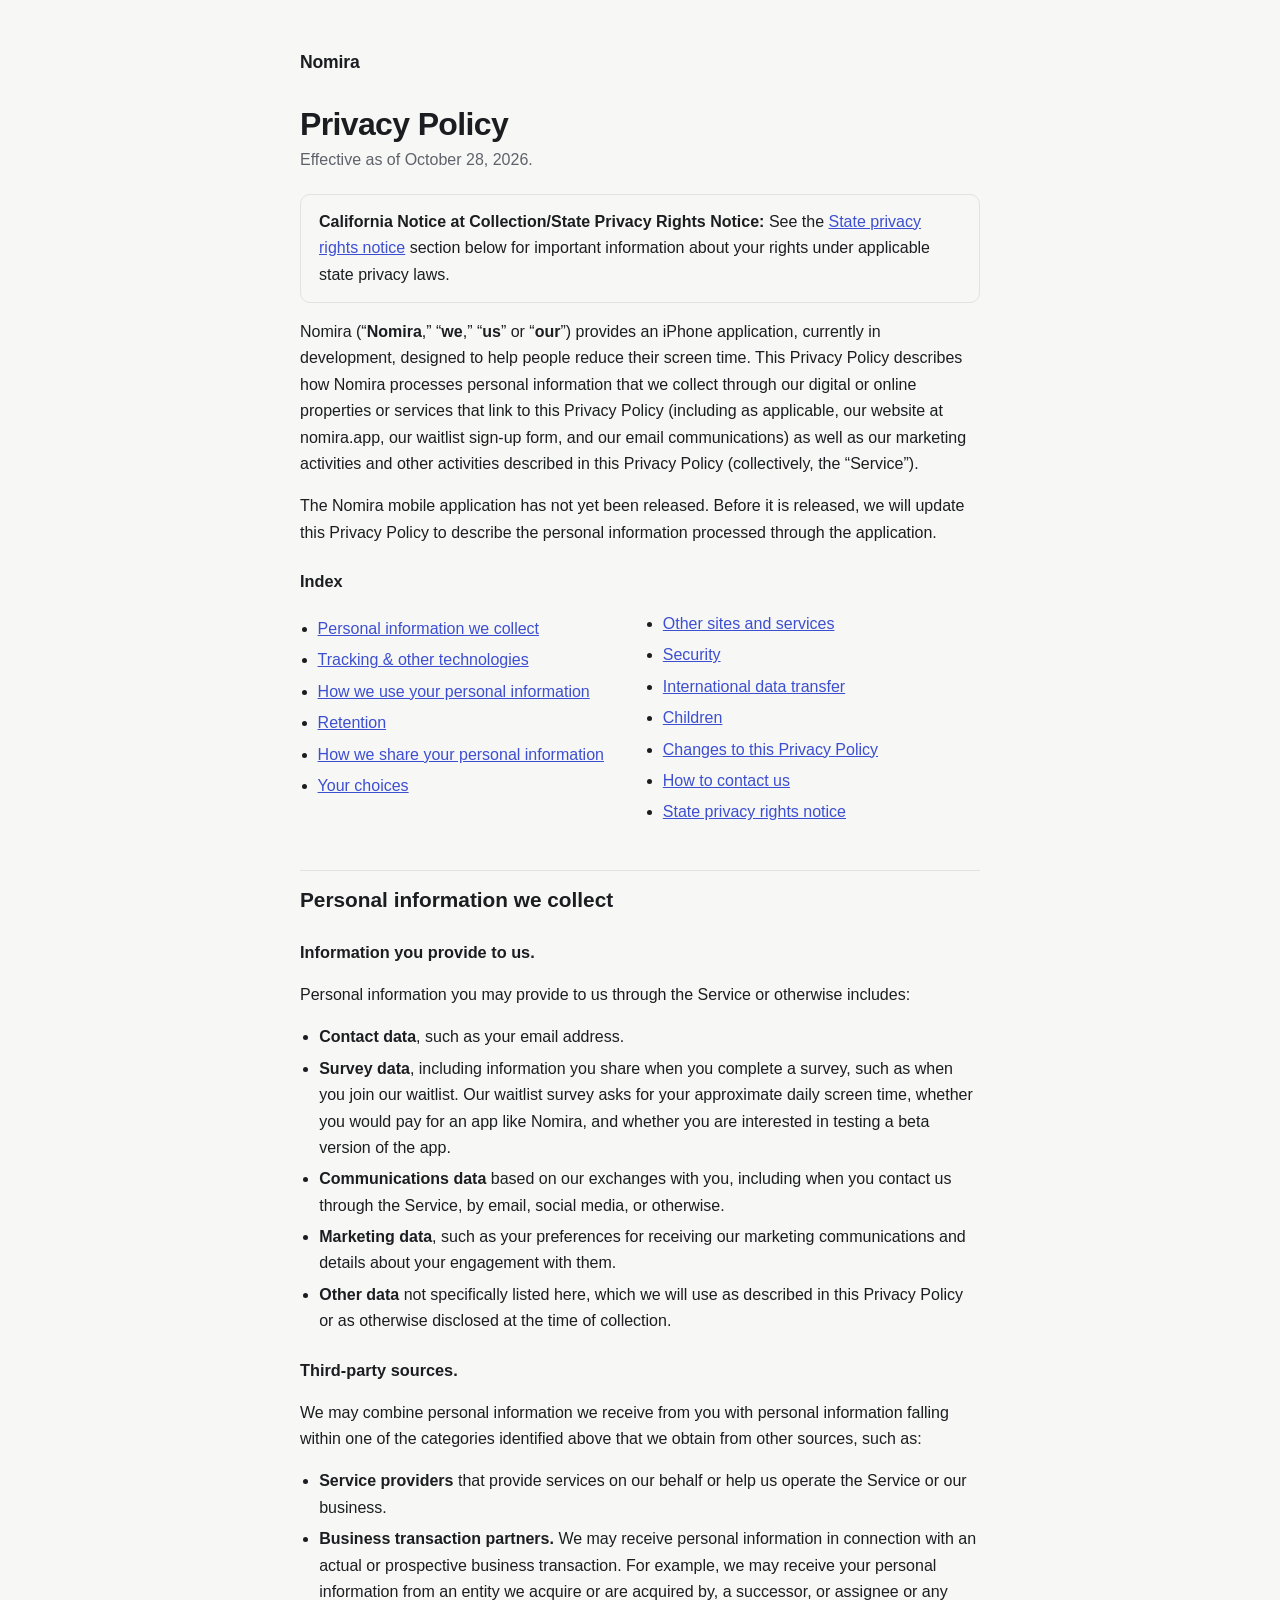
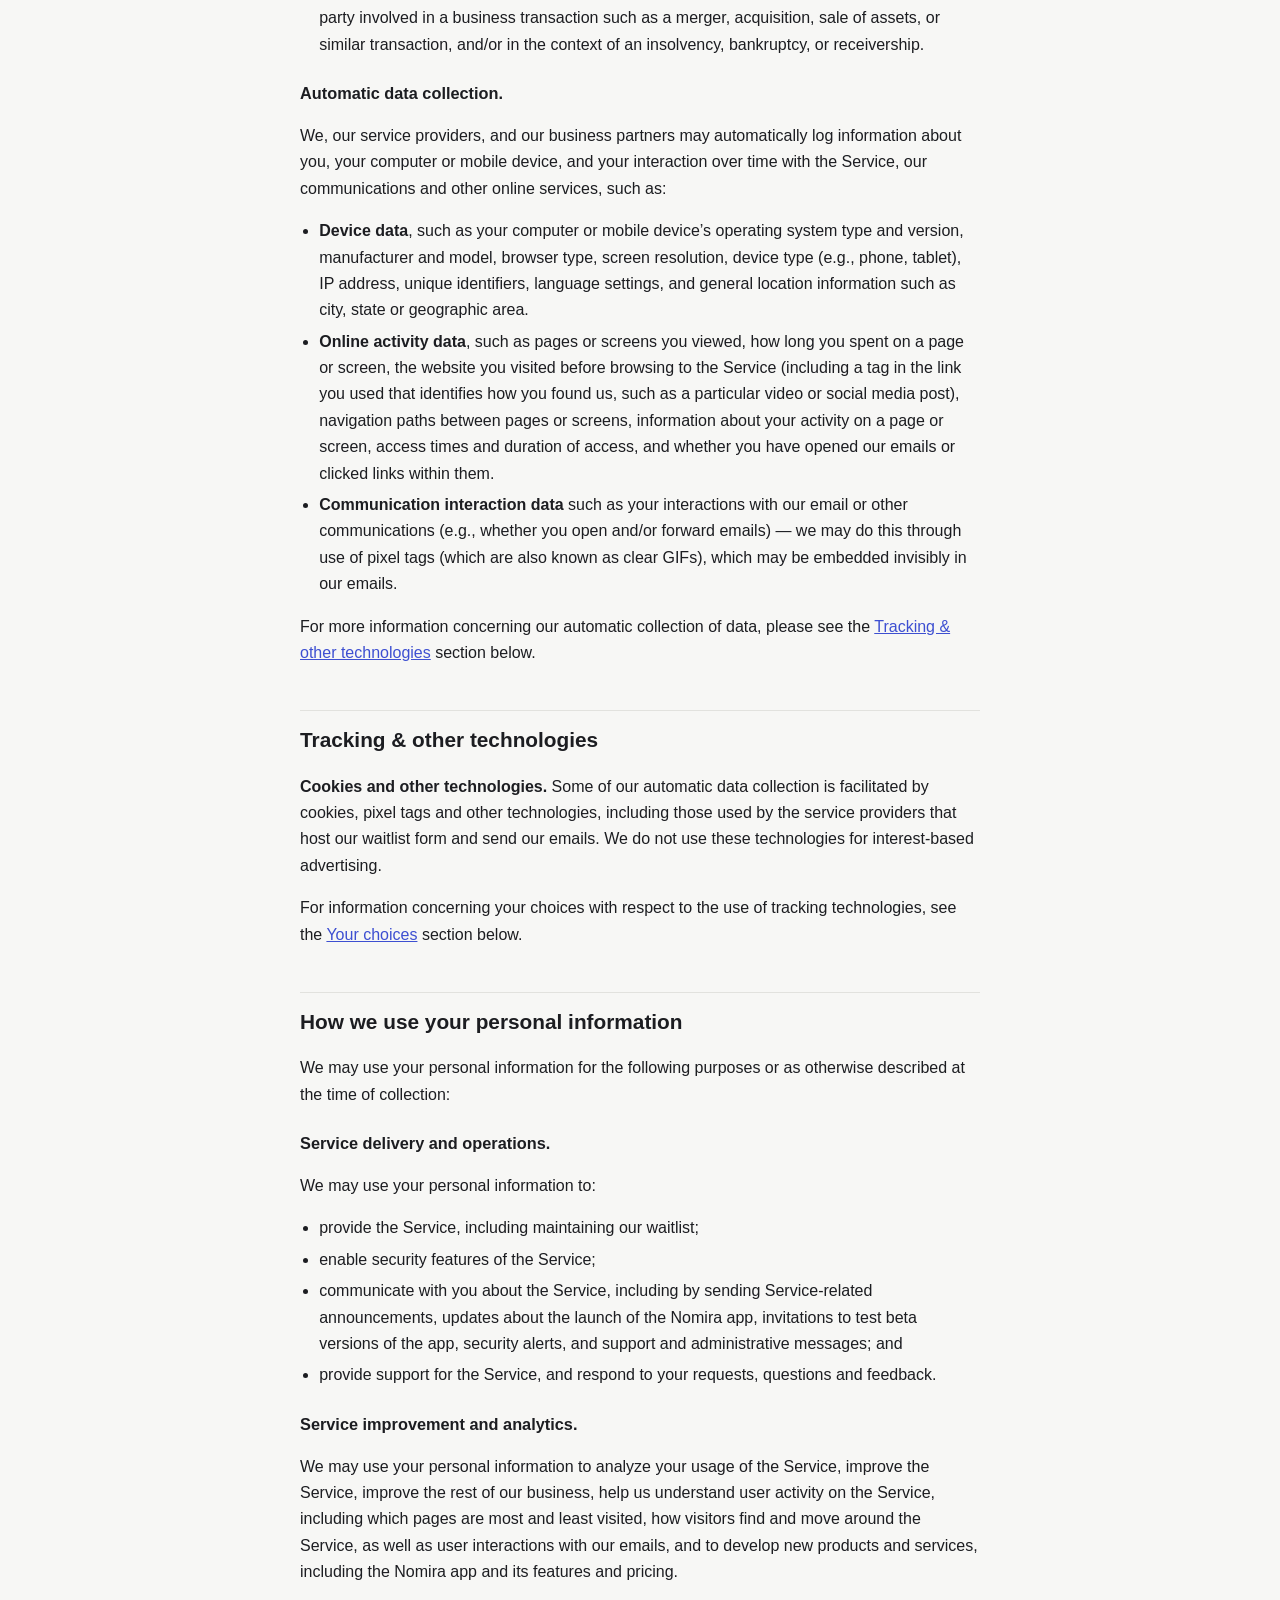
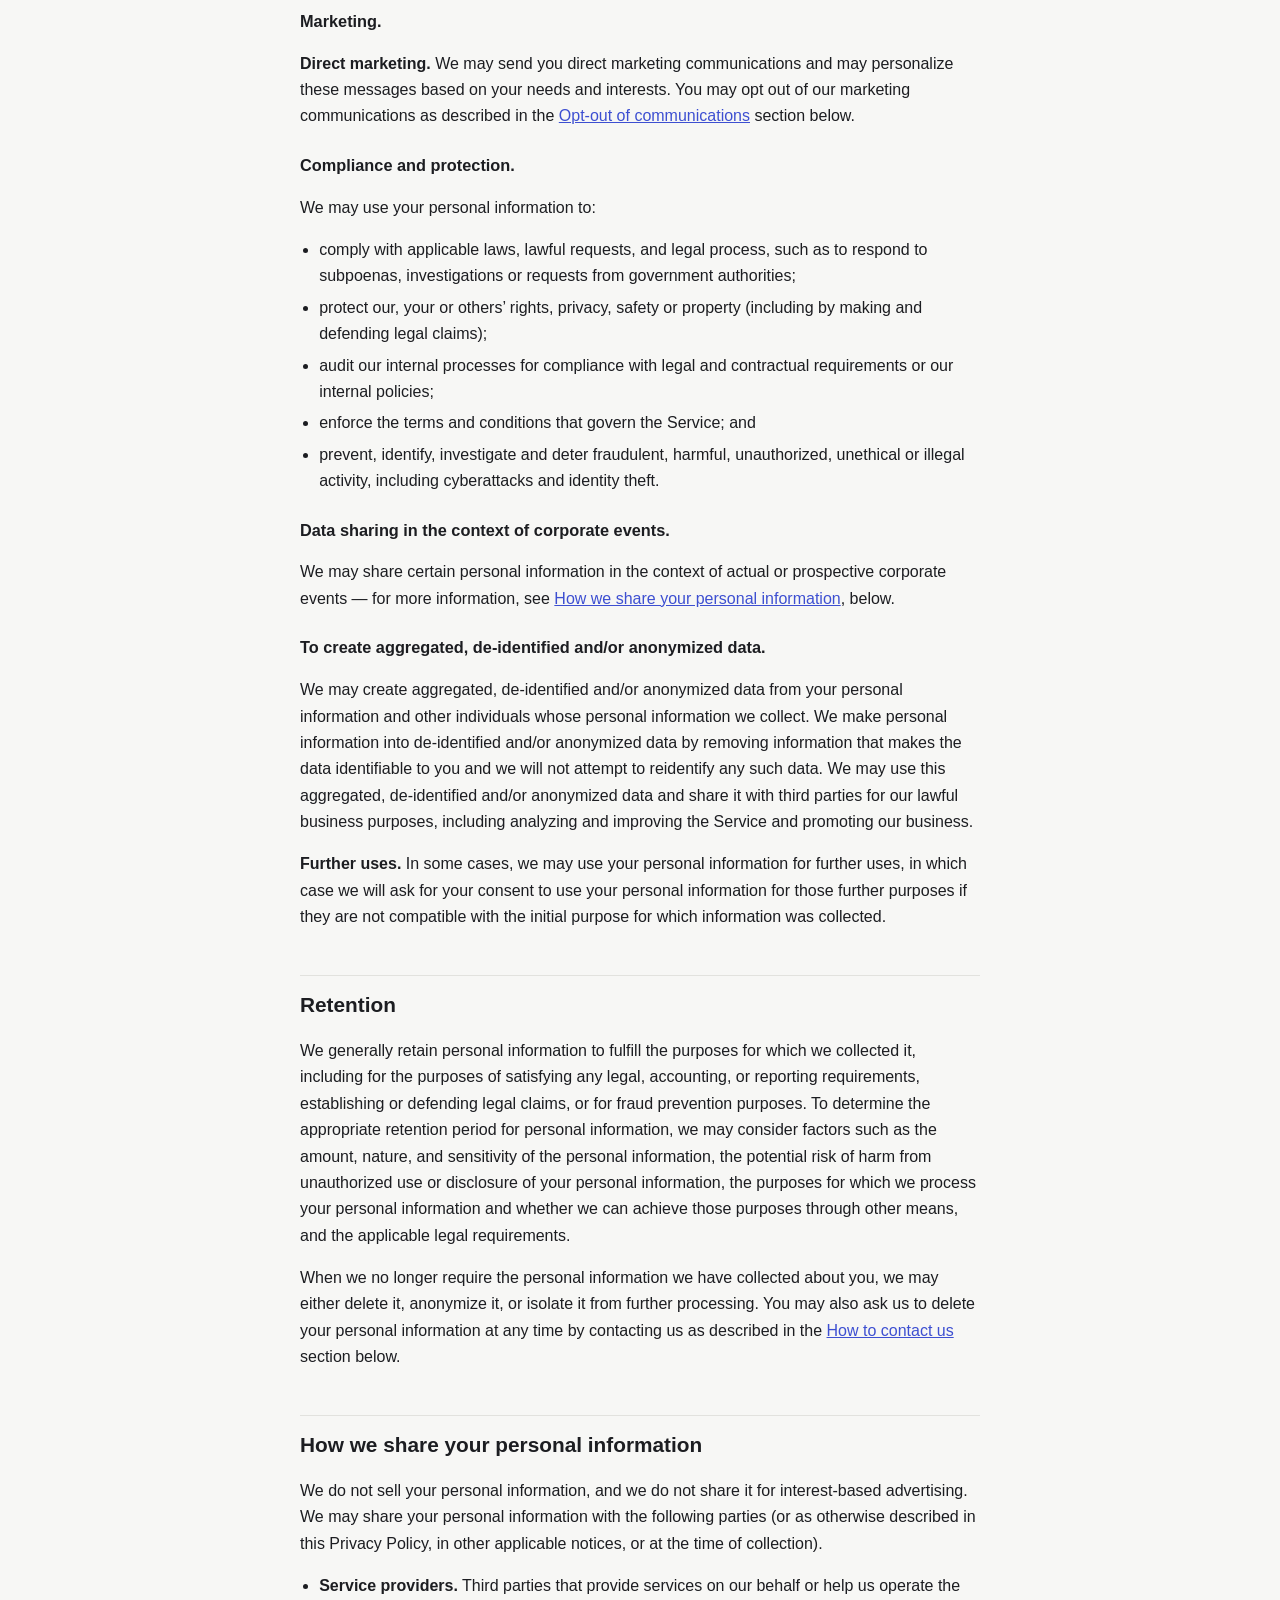
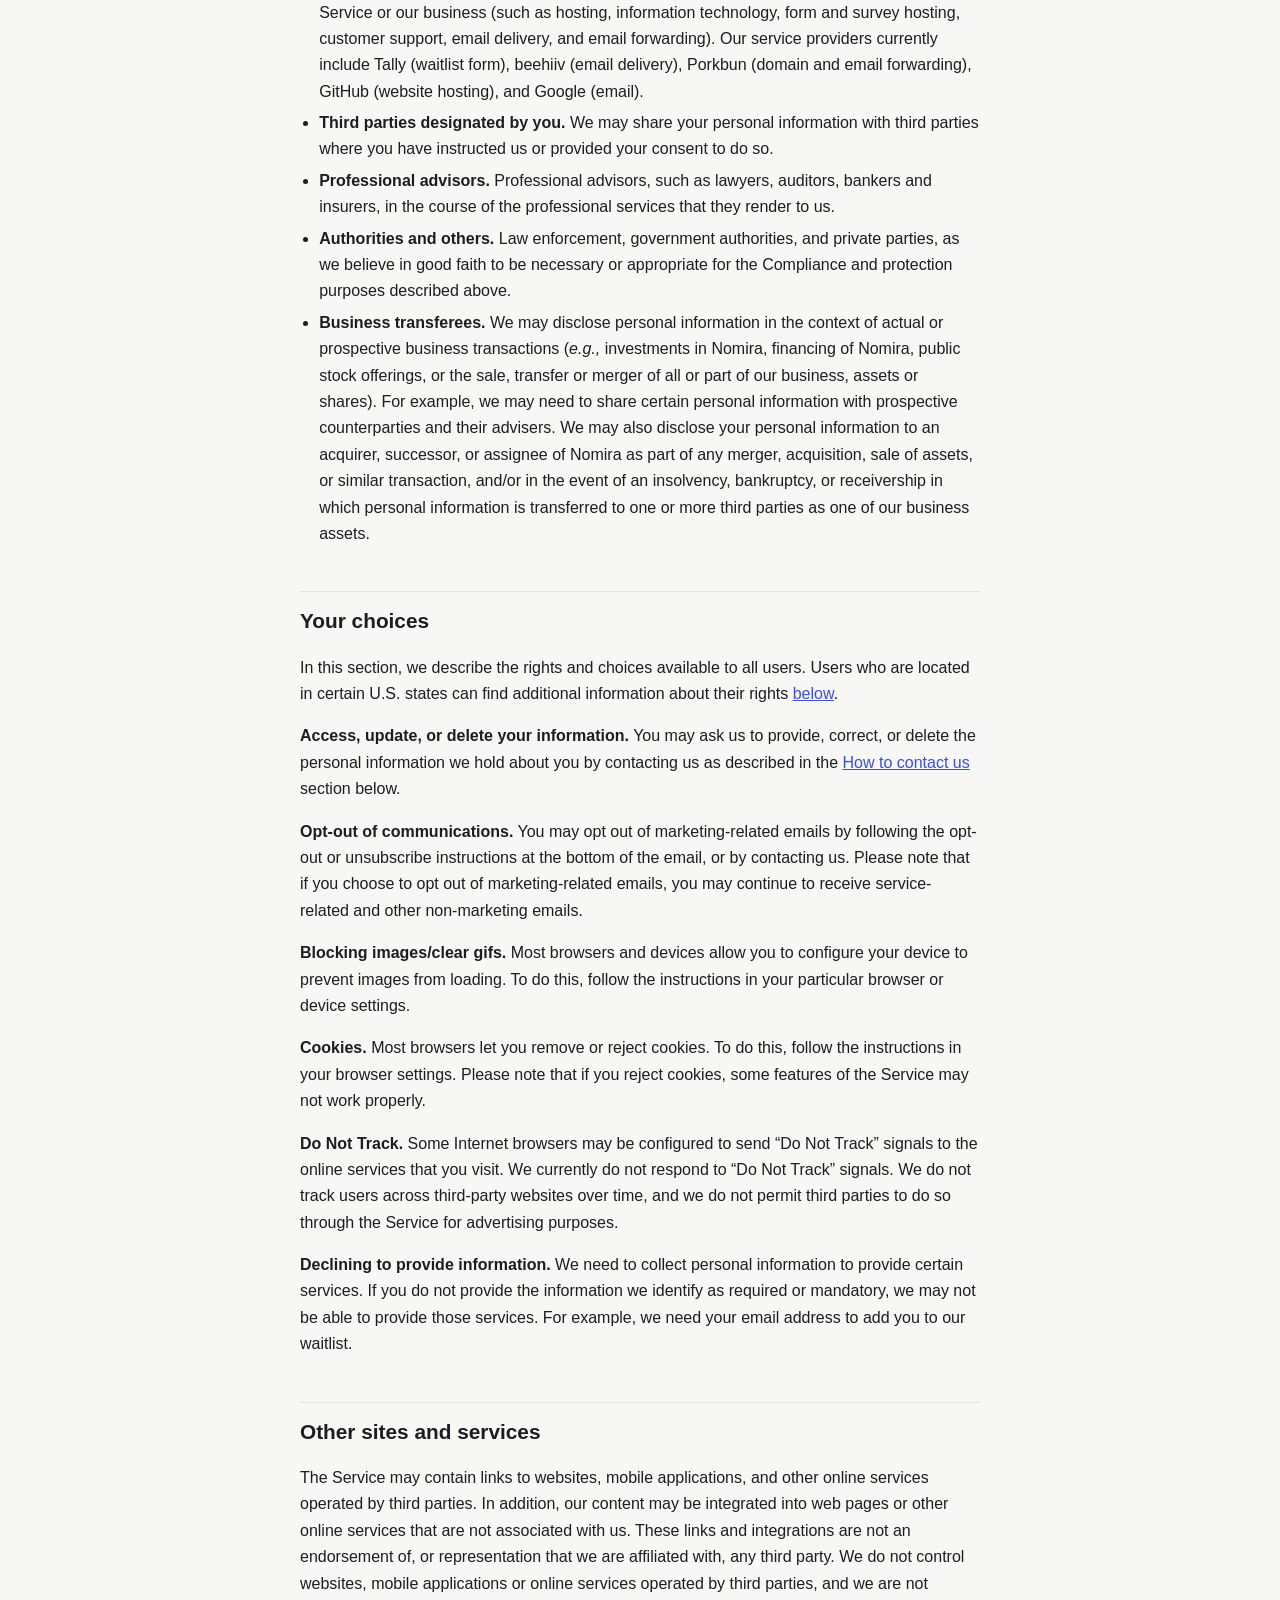
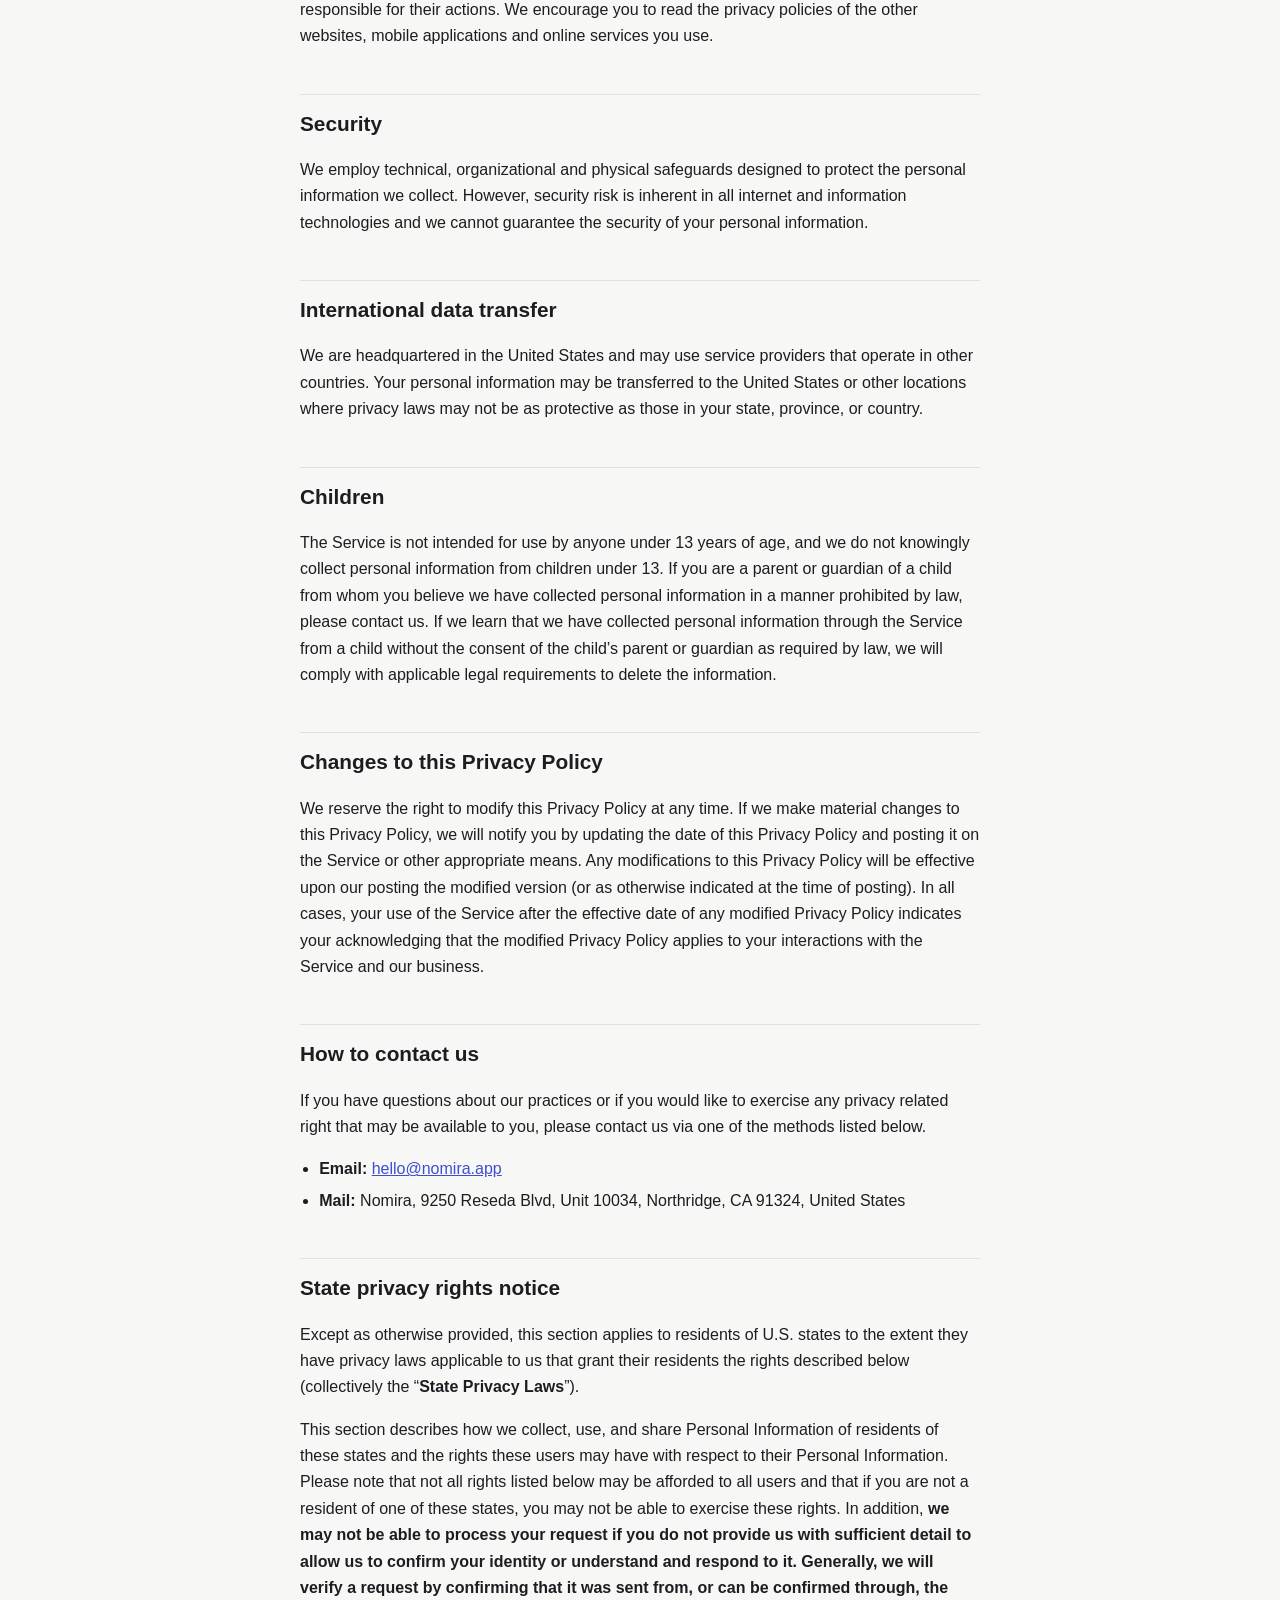
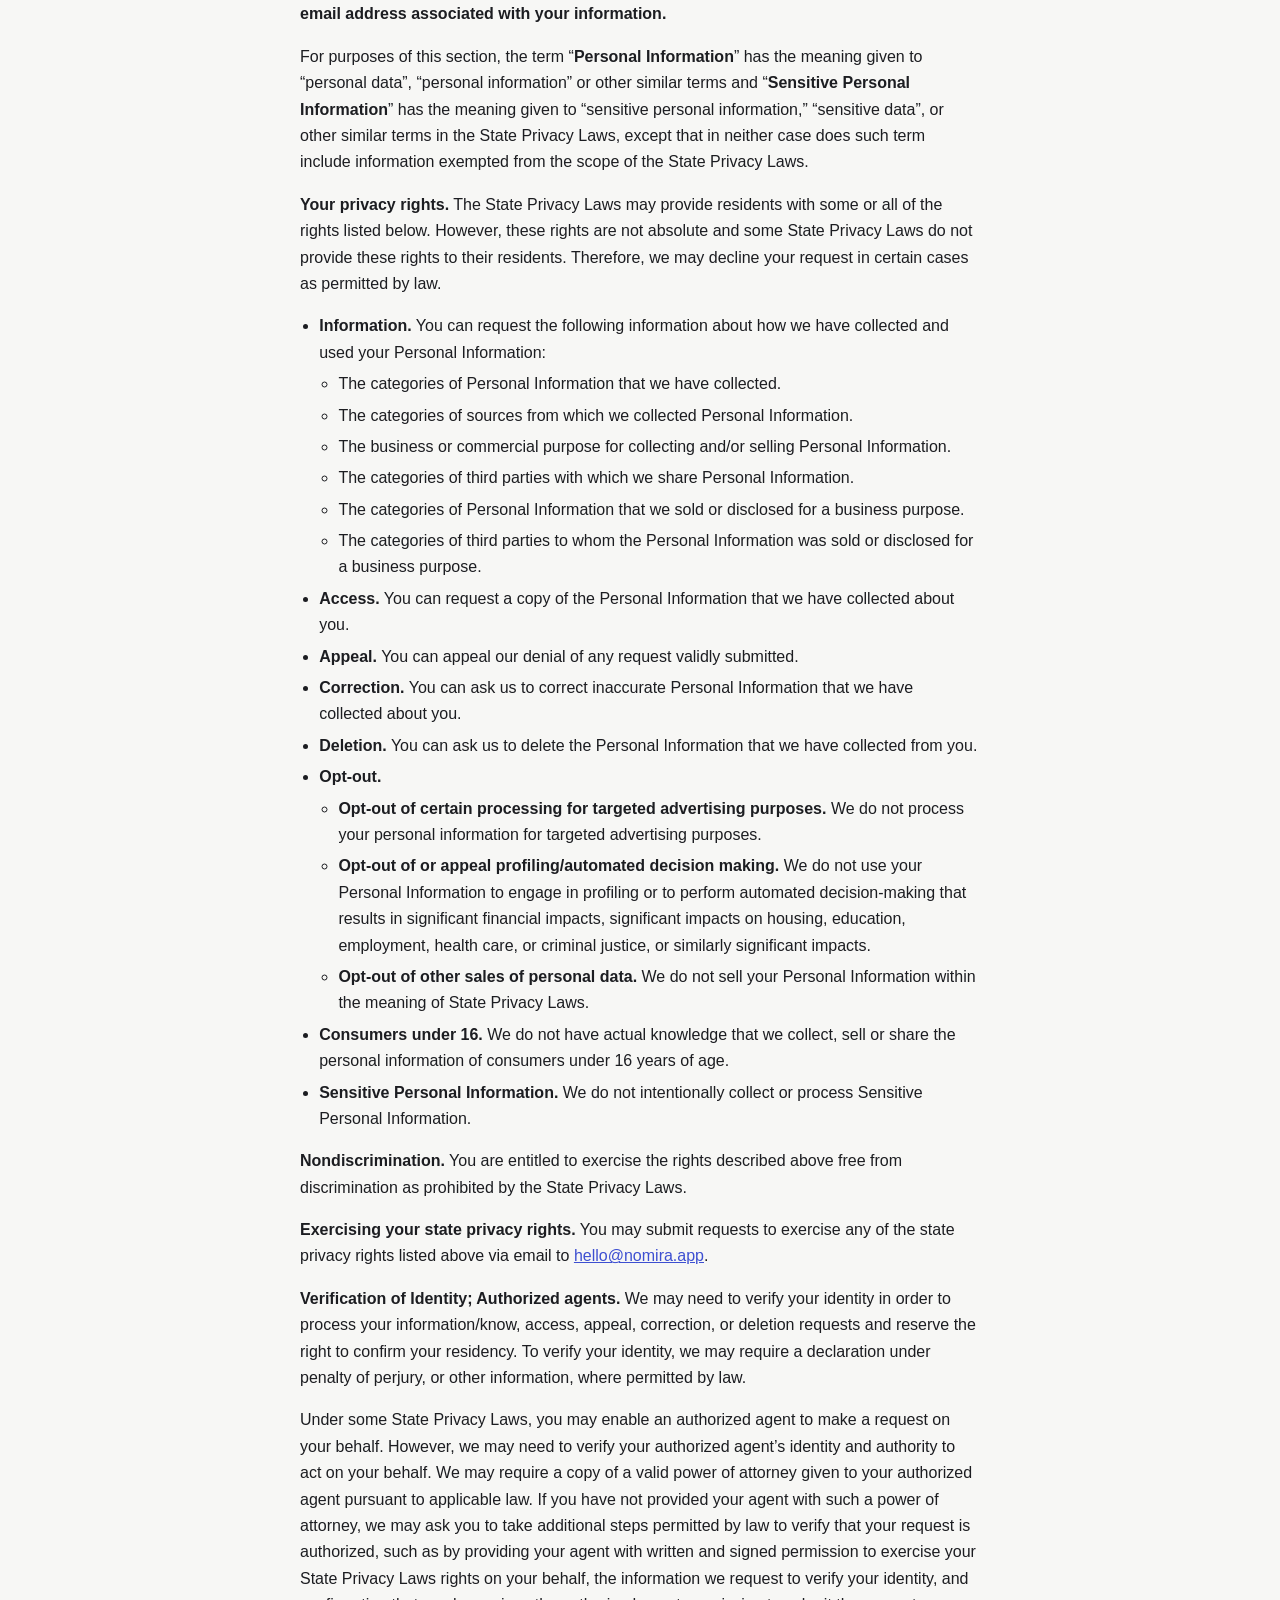
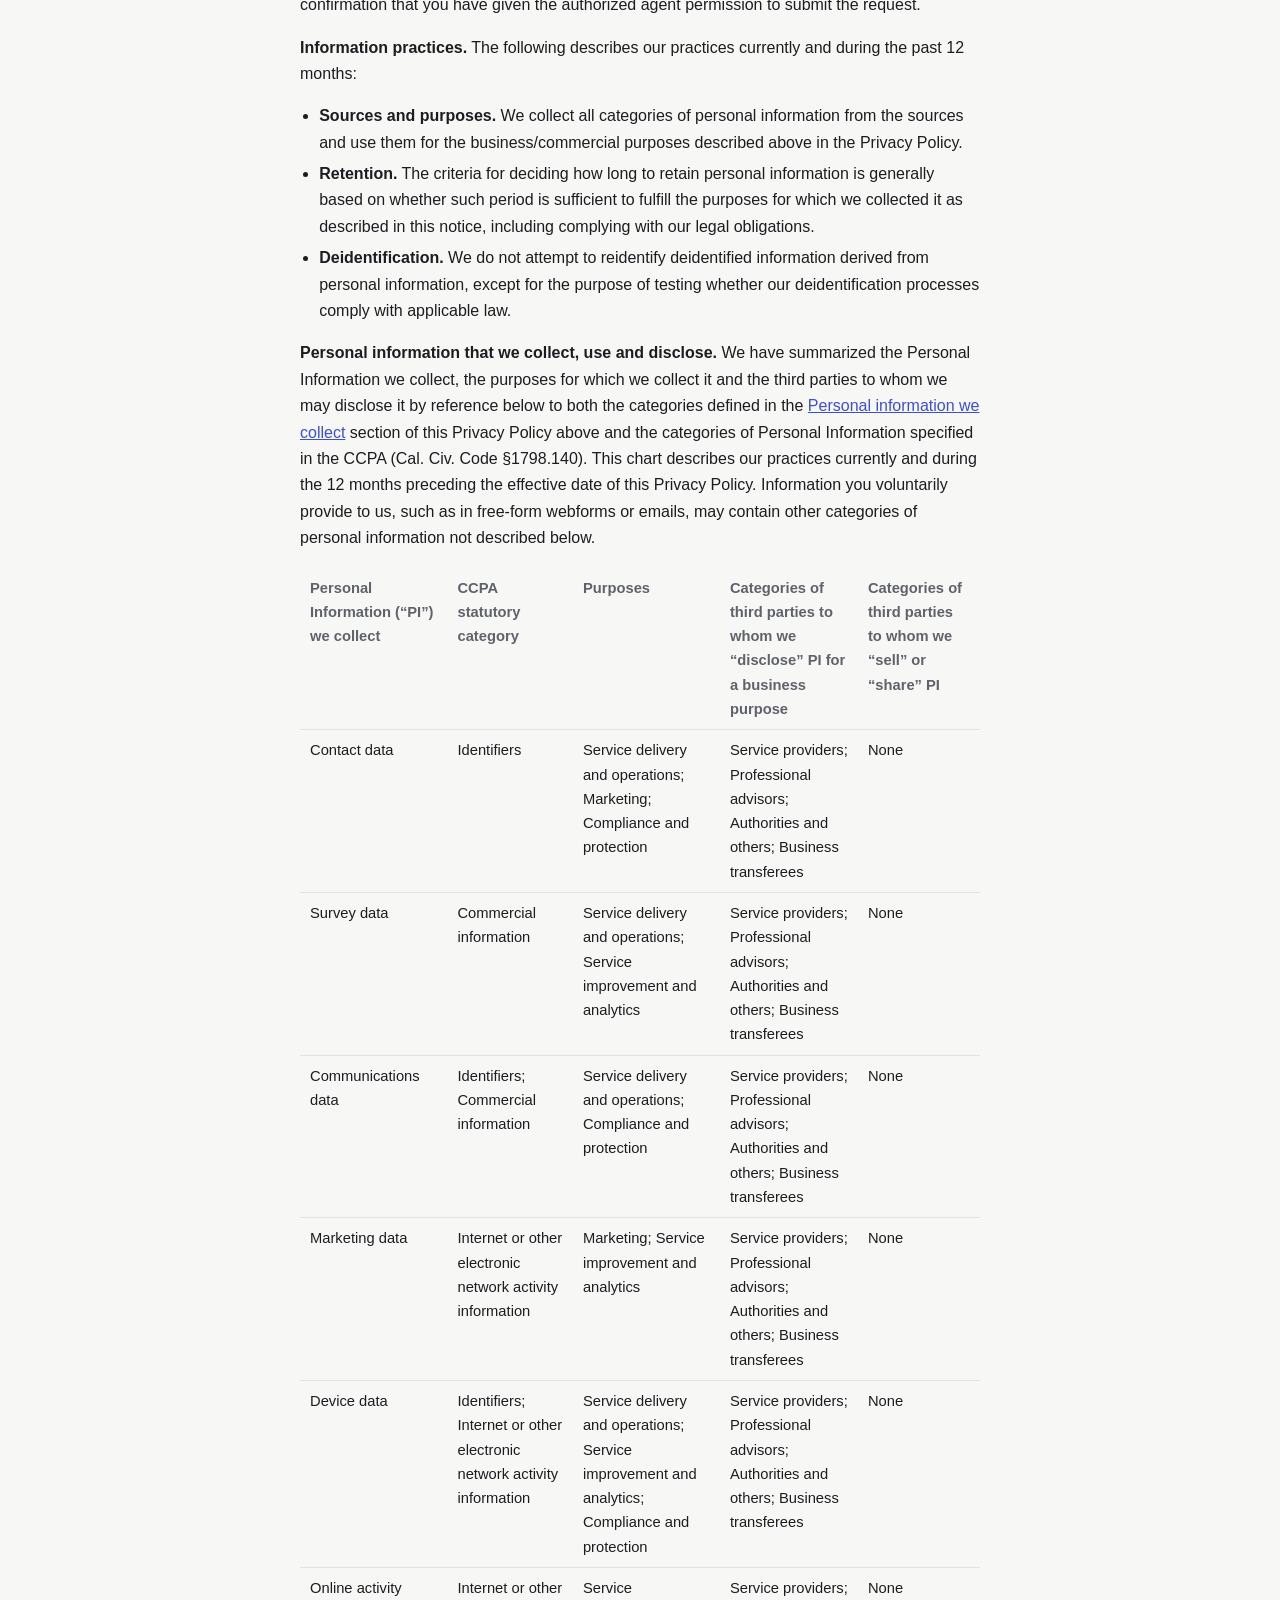
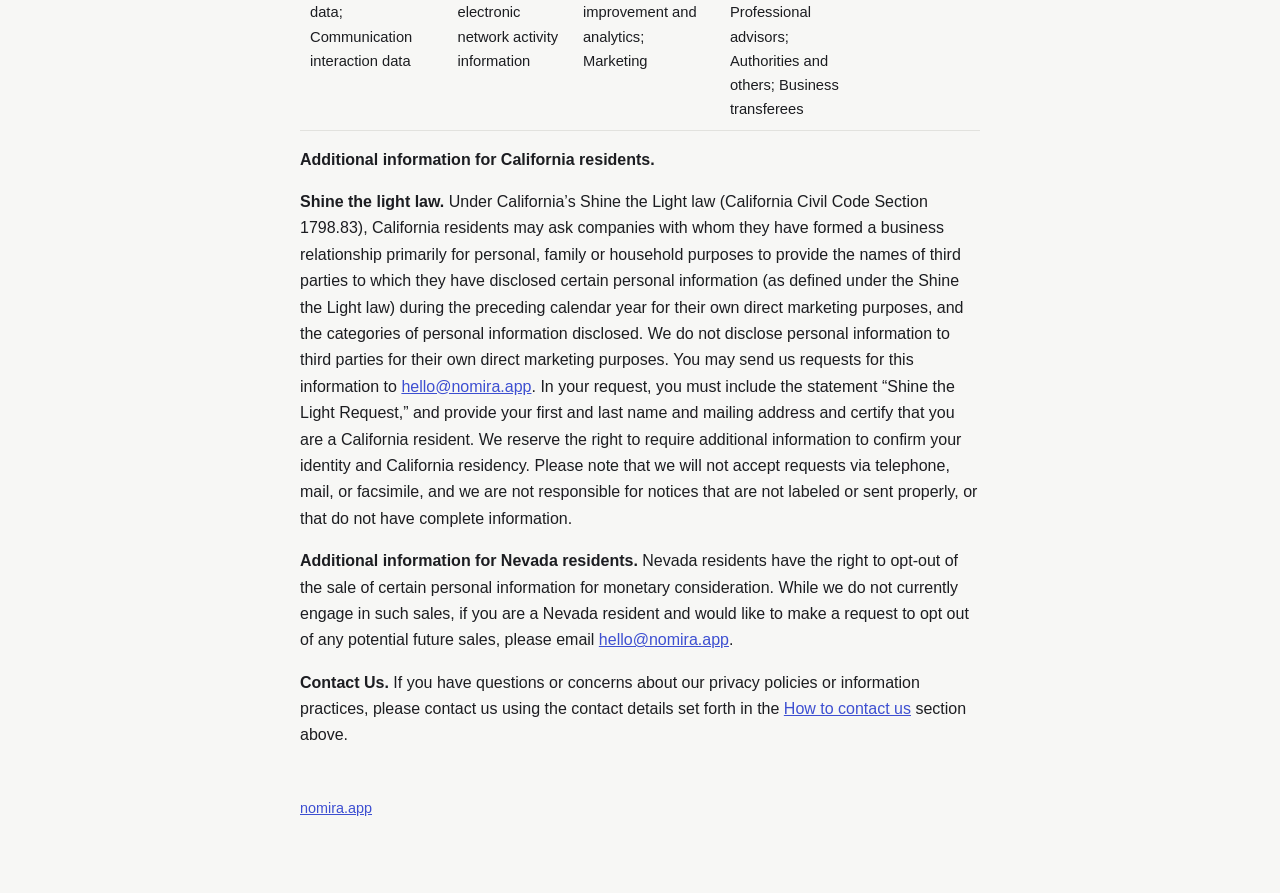
==== privacy/index.html @ d34a2c5d "Add Privacy Policy page This commit adds a new Privacy Policy page for Nomira, detailing how persona" ====
<!doctype html>
<html lang="en">
<head>
<meta charset="utf-8">
<meta name="viewport" content="width=device-width, initial-scale=1">
<title>Privacy Policy · Nomira</title>
<meta name="description" content="How Nomira collects, uses, and shares personal information.">
<style>
:root{--bg:#f7f7f5;--fg:#1c1d21;--muted:#5f626b;--line:#e2e2de;--accent:#3d4fd1}
@media (prefers-color-scheme:dark){:root{--bg:#121316;--fg:#e8e8ea;--muted:#a0a3ab;--line:#2a2c31;--accent:#8e9bff;color-scheme:dark}}
*{box-sizing:border-box}
body{margin:0;background:var(--bg);color:var(--fg);font:16px/1.65 -apple-system,BlinkMacSystemFont,"Segoe UI",Roboto,Helvetica,Arial,sans-serif}
main{max-width:720px;margin:0 auto;padding:48px max(20px,env(safe-area-inset-left)) 72px}
a{color:var(--accent)}
.brand{font-weight:700;letter-spacing:-.01em;text-decoration:none;color:var(--fg);font-size:1.1rem}
h1{font-size:2rem;line-height:1.2;margin:28px 0 4px;letter-spacing:-.02em}
.date{color:var(--muted);margin:0 0 20px}
h2{font-size:1.3rem;margin:44px 0 10px;padding-top:12px;border-top:1px solid var(--line)}
h3{font-size:1.02rem;margin:22px 0 6px}
ul{padding-left:1.2em}
li{margin:5px 0}
.notice{border:1px solid var(--line);border-radius:10px;padding:14px 18px}
.notice p{margin:0}
.index ul{columns:2;column-gap:28px;padding-left:1.1em}
@media (max-width:520px){.index ul{columns:1}}
.tw{overflow-x:auto;margin:12px 0}
table{width:100%;border-collapse:collapse;font-size:.92rem;min-width:620px}
th,td{text-align:left;padding:8px 10px;border-bottom:1px solid var(--line);vertical-align:top}
th{color:var(--muted);font-weight:600}
address{font-style:normal}
footer{margin-top:48px;color:var(--muted);font-size:.9rem}
</style>
</head>
<body>
<main>
<a class="brand" href="/">Nomira</a>
<h1>Privacy Policy</h1>
<p class="date">Effective as of October 28, 2026.</p>

<div class="notice"><p><strong>California Notice at Collection/State Privacy Rights Notice:</strong> See the <a href="#state-privacy-rights">State privacy rights notice</a> section below for important information about your rights under applicable state privacy laws.</p></div>

<p>Nomira (&ldquo;<strong>Nomira</strong>,&rdquo; &ldquo;<strong>we</strong>,&rdquo; &ldquo;<strong>us</strong>&rdquo; or &ldquo;<strong>our</strong>&rdquo;) provides an iPhone application, currently in development, designed to help people reduce their screen time. This Privacy Policy describes how Nomira processes personal information that we collect through our digital or online properties or services that link to this Privacy Policy (including as applicable, our website at nomira.app, our waitlist sign-up form, and our email communications) as well as our marketing activities and other activities described in this Privacy Policy (collectively, the &ldquo;Service&rdquo;).</p>
<p>The Nomira mobile application has not yet been released. Before it is released, we will update this Privacy Policy to describe the personal information processed through the application.</p>

<nav class="index">
<h3>Index</h3>
<ul>
<li><a href="#collect">Personal information we collect</a></li>
<li><a href="#tracking">Tracking &amp; other technologies</a></li>
<li><a href="#use">How we use your personal information</a></li>
<li><a href="#retention">Retention</a></li>
<li><a href="#share">How we share your personal information</a></li>
<li><a href="#choices">Your choices</a></li>
<li><a href="#other-sites">Other sites and services</a></li>
<li><a href="#security">Security</a></li>
<li><a href="#transfer">International data transfer</a></li>
<li><a href="#children">Children</a></li>
<li><a href="#changes">Changes to this Privacy Policy</a></li>
<li><a href="#contact">How to contact us</a></li>
<li><a href="#state-privacy-rights">State privacy rights notice</a></li>
</ul>
</nav>

<h2 id="collect">Personal information we collect</h2>
<h3>Information you provide to us.</h3>
<p>Personal information you may provide to us through the Service or otherwise includes:</p>
<ul>
<li><strong>Contact data</strong>, such as your email address.</li>
<li><strong>Survey data</strong>, including information you share when you complete a survey, such as when you join our waitlist. Our waitlist survey asks for your approximate daily screen time, whether you would pay for an app like Nomira, and whether you are interested in testing a beta version of the app.</li>
<li><strong>Communications data</strong> based on our exchanges with you, including when you contact us through the Service, by email, social media, or otherwise.</li>
<li><strong>Marketing data</strong>, such as your preferences for receiving our marketing communications and details about your engagement with them.</li>
<li><strong>Other data</strong> not specifically listed here, which we will use as described in this Privacy Policy or as otherwise disclosed at the time of collection.</li>
</ul>

<h3>Third-party sources.</h3>
<p>We may combine personal information we receive from you with personal information falling within one of the categories identified above that we obtain from other sources, such as:</p>
<ul>
<li><strong>Service providers</strong> that provide services on our behalf or help us operate the Service or our business.</li>
<li><strong>Business transaction partners.</strong> We may receive personal information in connection with an actual or prospective business transaction. For example, we may receive your personal information from an entity we acquire or are acquired by, a successor, or assignee or any party involved in a business transaction such as a merger, acquisition, sale of assets, or similar transaction, and/or in the context of an insolvency, bankruptcy, or receivership.</li>
</ul>

<h3>Automatic data collection.</h3>
<p>We, our service providers, and our business partners may automatically log information about you, your computer or mobile device, and your interaction over time with the Service, our communications and other online services, such as:</p>
<ul>
<li><strong>Device data</strong>, such as your computer or mobile device&rsquo;s operating system type and version, manufacturer and model, browser type, screen resolution, device type (e.g., phone, tablet), IP address, unique identifiers, language settings, and general location information such as city, state or geographic area.</li>
<li><strong>Online activity data</strong>, such as pages or screens you viewed, how long you spent on a page or screen, the website you visited before browsing to the Service (including a tag in the link you used that identifies how you found us, such as a particular video or social media post), navigation paths between pages or screens, information about your activity on a page or screen, access times and duration of access, and whether you have opened our emails or clicked links within them.</li>
<li><strong>Communication interaction data</strong> such as your interactions with our email or other communications (e.g., whether you open and/or forward emails) &mdash; we may do this through use of pixel tags (which are also known as clear GIFs), which may be embedded invisibly in our emails.</li>
</ul>
<p>For more information concerning our automatic collection of data, please see the <a href="#tracking">Tracking &amp; other technologies</a> section below.</p>

<h2 id="tracking">Tracking &amp; other technologies</h2>
<p><strong>Cookies and other technologies.</strong> Some of our automatic data collection is facilitated by cookies, pixel tags and other technologies, including those used by the service providers that host our waitlist form and send our emails. We do not use these technologies for interest-based advertising.</p>
<p>For information concerning your choices with respect to the use of tracking technologies, see the <a href="#choices">Your choices</a> section below.</p>

<h2 id="use">How we use your personal information</h2>
<p>We may use your personal information for the following purposes or as otherwise described at the time of collection:</p>

<h3>Service delivery and operations.</h3>
<p>We may use your personal information to:</p>
<ul>
<li>provide the Service, including maintaining our waitlist;</li>
<li>enable security features of the Service;</li>
<li>communicate with you about the Service, including by sending Service-related announcements, updates about the launch of the Nomira app, invitations to test beta versions of the app, security alerts, and support and administrative messages; and</li>
<li>provide support for the Service, and respond to your requests, questions and feedback.</li>
</ul>

<h3>Service improvement and analytics.</h3>
<p>We may use your personal information to analyze your usage of the Service, improve the Service, improve the rest of our business, help us understand user activity on the Service, including which pages are most and least visited, how visitors find and move around the Service, as well as user interactions with our emails, and to develop new products and services, including the Nomira app and its features and pricing.</p>

<h3>Marketing.</h3>
<p><strong>Direct marketing.</strong> We may send you direct marketing communications and may personalize these messages based on your needs and interests. You may opt out of our marketing communications as described in the <a href="#opt-out">Opt-out of communications</a> section below.</p>

<h3>Compliance and protection.</h3>
<p>We may use your personal information to:</p>
<ul>
<li>comply with applicable laws, lawful requests, and legal process, such as to respond to subpoenas, investigations or requests from government authorities;</li>
<li>protect our, your or others&rsquo; rights, privacy, safety or property (including by making and defending legal claims);</li>
<li>audit our internal processes for compliance with legal and contractual requirements or our internal policies;</li>
<li>enforce the terms and conditions that govern the Service; and</li>
<li>prevent, identify, investigate and deter fraudulent, harmful, unauthorized, unethical or illegal activity, including cyberattacks and identity theft.</li>
</ul>

<h3>Data sharing in the context of corporate events.</h3>
<p>We may share certain personal information in the context of actual or prospective corporate events &mdash; for more information, see <a href="#share">How we share your personal information</a>, below.</p>

<h3>To create aggregated, de-identified and/or anonymized data.</h3>
<p>We may create aggregated, de-identified and/or anonymized data from your personal information and other individuals whose personal information we collect. We make personal information into de-identified and/or anonymized data by removing information that makes the data identifiable to you and we will not attempt to reidentify any such data. We may use this aggregated, de-identified and/or anonymized data and share it with third parties for our lawful business purposes, including analyzing and improving the Service and promoting our business.</p>

<p><strong>Further uses.</strong> In some cases, we may use your personal information for further uses, in which case we will ask for your consent to use your personal information for those further purposes if they are not compatible with the initial purpose for which information was collected.</p>

<h2 id="retention">Retention</h2>
<p>We generally retain personal information to fulfill the purposes for which we collected it, including for the purposes of satisfying any legal, accounting, or reporting requirements, establishing or defending legal claims, or for fraud prevention purposes. To determine the appropriate retention period for personal information, we may consider factors such as the amount, nature, and sensitivity of the personal information, the potential risk of harm from unauthorized use or disclosure of your personal information, the purposes for which we process your personal information and whether we can achieve those purposes through other means, and the applicable legal requirements.</p>
<p>When we no longer require the personal information we have collected about you, we may either delete it, anonymize it, or isolate it from further processing. You may also ask us to delete your personal information at any time by contacting us as described in the <a href="#contact">How to contact us</a> section below.</p>

<h2 id="share">How we share your personal information</h2>
<p>We do not sell your personal information, and we do not share it for interest-based advertising. We may share your personal information with the following parties (or as otherwise described in this Privacy Policy, in other applicable notices, or at the time of collection).</p>
<ul>
<li><strong>Service providers.</strong> Third parties that provide services on our behalf or help us operate the Service or our business (such as hosting, information technology, form and survey hosting, customer support, email delivery, and email forwarding). Our service providers currently include Tally (waitlist form), beehiiv (email delivery), Porkbun (domain and email forwarding), GitHub (website hosting), and Google (email).</li>
<li><strong>Third parties designated by you.</strong> We may share your personal information with third parties where you have instructed us or provided your consent to do so.</li>
<li><strong>Professional advisors.</strong> Professional advisors, such as lawyers, auditors, bankers and insurers, in the course of the professional services that they render to us.</li>
<li><strong>Authorities and others.</strong> Law enforcement, government authorities, and private parties, as we believe in good faith to be necessary or appropriate for the Compliance and protection purposes described above.</li>
<li><strong>Business transferees.</strong> We may disclose personal information in the context of actual or prospective business transactions (<em>e.g.,</em> investments in Nomira, financing of Nomira, public stock offerings, or the sale, transfer or merger of all or part of our business, assets or shares). For example, we may need to share certain personal information with prospective counterparties and their advisers. We may also disclose your personal information to an acquirer, successor, or assignee of Nomira as part of any merger, acquisition, sale of assets, or similar transaction, and/or in the event of an insolvency, bankruptcy, or receivership in which personal information is transferred to one or more third parties as one of our business assets.</li>
</ul>

<h2 id="choices">Your choices</h2>
<p>In this section, we describe the rights and choices available to all users. Users who are located in certain U.S. states can find additional information about their rights <a href="#state-privacy-rights">below</a>.</p>
<p><strong>Access, update, or delete your information.</strong> You may ask us to provide, correct, or delete the personal information we hold about you by contacting us as described in the <a href="#contact">How to contact us</a> section below.</p>
<p id="opt-out"><strong>Opt-out of communications.</strong> You may opt out of marketing-related emails by following the opt-out or unsubscribe instructions at the bottom of the email, or by contacting us. Please note that if you choose to opt out of marketing-related emails, you may continue to receive service-related and other non-marketing emails.</p>
<p><strong>Blocking images/clear gifs.</strong> Most browsers and devices allow you to configure your device to prevent images from loading. To do this, follow the instructions in your particular browser or device settings.</p>
<p><strong>Cookies.</strong> Most browsers let you remove or reject cookies. To do this, follow the instructions in your browser settings. Please note that if you reject cookies, some features of the Service may not work properly.</p>
<p><strong>Do Not Track.</strong> Some Internet browsers may be configured to send &ldquo;Do Not Track&rdquo; signals to the online services that you visit. We currently do not respond to &ldquo;Do Not Track&rdquo; signals. We do not track users across third-party websites over time, and we do not permit third parties to do so through the Service for advertising purposes.</p>
<p><strong>Declining to provide information.</strong> We need to collect personal information to provide certain services. If you do not provide the information we identify as required or mandatory, we may not be able to provide those services. For example, we need your email address to add you to our waitlist.</p>

<h2 id="other-sites">Other sites and services</h2>
<p>The Service may contain links to websites, mobile applications, and other online services operated by third parties. In addition, our content may be integrated into web pages or other online services that are not associated with us. These links and integrations are not an endorsement of, or representation that we are affiliated with, any third party. We do not control websites, mobile applications or online services operated by third parties, and we are not responsible for their actions. We encourage you to read the privacy policies of the other websites, mobile applications and online services you use.</p>

<h2 id="security">Security</h2>
<p>We employ technical, organizational and physical safeguards designed to protect the personal information we collect. However, security risk is inherent in all internet and information technologies and we cannot guarantee the security of your personal information.</p>

<h2 id="transfer">International data transfer</h2>
<p>We are headquartered in the United States and may use service providers that operate in other countries. Your personal information may be transferred to the United States or other locations where privacy laws may not be as protective as those in your state, province, or country.</p>

<h2 id="children">Children</h2>
<p>The Service is not intended for use by anyone under 13 years of age, and we do not knowingly collect personal information from children under 13. If you are a parent or guardian of a child from whom you believe we have collected personal information in a manner prohibited by law, please contact us. If we learn that we have collected personal information through the Service from a child without the consent of the child&rsquo;s parent or guardian as required by law, we will comply with applicable legal requirements to delete the information.</p>

<h2 id="changes">Changes to this Privacy Policy</h2>
<p>We reserve the right to modify this Privacy Policy at any time. If we make material changes to this Privacy Policy, we will notify you by updating the date of this Privacy Policy and posting it on the Service or other appropriate means. Any modifications to this Privacy Policy will be effective upon our posting the modified version (or as otherwise indicated at the time of posting). In all cases, your use of the Service after the effective date of any modified Privacy Policy indicates your acknowledging that the modified Privacy Policy applies to your interactions with the Service and our business.</p>

<h2 id="contact">How to contact us</h2>
<p>If you have questions about our practices or if you would like to exercise any privacy related right that may be available to you, please contact us via one of the methods listed below.</p>
<ul>
<li><strong>Email:</strong> <a href="mailto:hello@nomira.app">hello@nomira.app</a></li>
<li><strong>Mail:</strong> <address style="display:inline">Nomira, 9250 Reseda Blvd, Unit 10034, Northridge, CA 91324, United States</address></li>
</ul>

<h2 id="state-privacy-rights">State privacy rights notice</h2>
<p>Except as otherwise provided, this section applies to residents of U.S. states to the extent they have privacy laws applicable to us that grant their residents the rights described below (collectively the &ldquo;<strong>State Privacy Laws</strong>&rdquo;).</p>
<p>This section describes how we collect, use, and share Personal Information of residents of these states and the rights these users may have with respect to their Personal Information. Please note that not all rights listed below may be afforded to all users and that if you are not a resident of one of these states, you may not be able to exercise these rights. In addition, <strong>we may not be able to process your request if you do not provide us with sufficient detail to allow us to confirm your identity or understand and respond to it. Generally, we will verify a request by confirming that it was sent from, or can be confirmed through, the email address associated with your information.</strong></p>
<p>For purposes of this section, the term &ldquo;<strong>Personal Information</strong>&rdquo; has the meaning given to &ldquo;personal data&rdquo;, &ldquo;personal information&rdquo; or other similar terms and &ldquo;<strong>Sensitive Personal Information</strong>&rdquo; has the meaning given to &ldquo;sensitive personal information,&rdquo; &ldquo;sensitive data&rdquo;, or other similar terms in the State Privacy Laws, except that in neither case does such term include information exempted from the scope of the State Privacy Laws.</p>

<p><strong>Your privacy rights.</strong> The State Privacy Laws may provide residents with some or all of the rights listed below. However, these rights are not absolute and some State Privacy Laws do not provide these rights to their residents. Therefore, we may decline your request in certain cases as permitted by law.</p>
<ul>
<li><strong>Information.</strong> You can request the following information about how we have collected and used your Personal Information:
  <ul>
  <li>The categories of Personal Information that we have collected.</li>
  <li>The categories of sources from which we collected Personal Information.</li>
  <li>The business or commercial purpose for collecting and/or selling Personal Information.</li>
  <li>The categories of third parties with which we share Personal Information.</li>
  <li>The categories of Personal Information that we sold or disclosed for a business purpose.</li>
  <li>The categories of third parties to whom the Personal Information was sold or disclosed for a business purpose.</li>
  </ul></li>
<li><strong>Access.</strong> You can request a copy of the Personal Information that we have collected about you.</li>
<li><strong>Appeal.</strong> You can appeal our denial of any request validly submitted.</li>
<li><strong>Correction.</strong> You can ask us to correct inaccurate Personal Information that we have collected about you.</li>
<li><strong>Deletion.</strong> You can ask us to delete the Personal Information that we have collected from you.</li>
<li><strong>Opt-out.</strong>
  <ul>
  <li><strong>Opt-out of certain processing for targeted advertising purposes.</strong> We do not process your personal information for targeted advertising purposes.</li>
  <li><strong>Opt-out of or appeal profiling/automated decision making.</strong> We do not use your Personal Information to engage in profiling or to perform automated decision-making that results in significant financial impacts, significant impacts on housing, education, employment, health care, or criminal justice, or similarly significant impacts.</li>
  <li><strong>Opt-out of other sales of personal data.</strong> We do not sell your Personal Information within the meaning of State Privacy Laws.</li>
  </ul></li>
<li><strong>Consumers under 16.</strong> We do not have actual knowledge that we collect, sell or share the personal information of consumers under 16 years of age.</li>
<li><strong>Sensitive Personal Information.</strong> We do not intentionally collect or process Sensitive Personal Information.</li>
</ul>
<p><strong>Nondiscrimination.</strong> You are entitled to exercise the rights described above free from discrimination as prohibited by the State Privacy Laws.</p>
<p><strong>Exercising your state privacy rights.</strong> You may submit requests to exercise any of the state privacy rights listed above via email to <a href="mailto:hello@nomira.app">hello@nomira.app</a>.</p>
<p><strong>Verification of Identity; Authorized agents.</strong> We may need to verify your identity in order to process your information/know, access, appeal, correction, or deletion requests and reserve the right to confirm your residency. To verify your identity, we may require a declaration under penalty of perjury, or other information, where permitted by law.</p>
<p>Under some State Privacy Laws, you may enable an authorized agent to make a request on your behalf. However, we may need to verify your authorized agent&rsquo;s identity and authority to act on your behalf. We may require a copy of a valid power of attorney given to your authorized agent pursuant to applicable law. If you have not provided your agent with such a power of attorney, we may ask you to take additional steps permitted by law to verify that your request is authorized, such as by providing your agent with written and signed permission to exercise your State Privacy Laws rights on your behalf, the information we request to verify your identity, and confirmation that you have given the authorized agent permission to submit the request.</p>

<p><strong>Information practices.</strong> The following describes our practices currently and during the past 12 months:</p>
<ul>
<li><strong>Sources and purposes.</strong> We collect all categories of personal information from the sources and use them for the business/commercial purposes described above in the Privacy Policy.</li>
<li><strong>Retention.</strong> The criteria for deciding how long to retain personal information is generally based on whether such period is sufficient to fulfill the purposes for which we collected it as described in this notice, including complying with our legal obligations.</li>
<li><strong>Deidentification.</strong> We do not attempt to reidentify deidentified information derived from personal information, except for the purpose of testing whether our deidentification processes comply with applicable law.</li>
</ul>

<p><strong>Personal information that we collect, use and disclose.</strong> We have summarized the Personal Information we collect, the purposes for which we collect it and the third parties to whom we may disclose it by reference below to both the categories defined in the <a href="#collect">Personal information we collect</a> section of this Privacy Policy above and the categories of Personal Information specified in the CCPA (Cal. Civ. Code §1798.140). This chart describes our practices currently and during the 12 months preceding the effective date of this Privacy Policy. Information you voluntarily provide to us, such as in free-form webforms or emails, may contain other categories of personal information not described below.</p>
<div class="tw"><table>
<tr><th>Personal Information (&ldquo;PI&rdquo;) we collect</th><th>CCPA statutory category</th><th>Purposes</th><th>Categories of third parties to whom we &ldquo;disclose&rdquo; PI for a business purpose</th><th>Categories of third parties to whom we &ldquo;sell&rdquo; or &ldquo;share&rdquo; PI</th></tr>
<tr><td>Contact data</td><td>Identifiers</td><td>Service delivery and operations; Marketing; Compliance and protection</td><td>Service providers; Professional advisors; Authorities and others; Business transferees</td><td>None</td></tr>
<tr><td>Survey data</td><td>Commercial information</td><td>Service delivery and operations; Service improvement and analytics</td><td>Service providers; Professional advisors; Authorities and others; Business transferees</td><td>None</td></tr>
<tr><td>Communications data</td><td>Identifiers; Commercial information</td><td>Service delivery and operations; Compliance and protection</td><td>Service providers; Professional advisors; Authorities and others; Business transferees</td><td>None</td></tr>
<tr><td>Marketing data</td><td>Internet or other electronic network activity information</td><td>Marketing; Service improvement and analytics</td><td>Service providers; Professional advisors; Authorities and others; Business transferees</td><td>None</td></tr>
<tr><td>Device data</td><td>Identifiers; Internet or other electronic network activity information</td><td>Service delivery and operations; Service improvement and analytics; Compliance and protection</td><td>Service providers; Professional advisors; Authorities and others; Business transferees</td><td>None</td></tr>
<tr><td>Online activity data; Communication interaction data</td><td>Internet or other electronic network activity information</td><td>Service improvement and analytics; Marketing</td><td>Service providers; Professional advisors; Authorities and others; Business transferees</td><td>None</td></tr>
</table></div>

<p><strong>Additional information for California residents.</strong></p>
<p><strong>Shine the light law.</strong> Under California&rsquo;s Shine the Light law (California Civil Code Section 1798.83), California residents may ask companies with whom they have formed a business relationship primarily for personal, family or household purposes to provide the names of third parties to which they have disclosed certain personal information (as defined under the Shine the Light law) during the preceding calendar year for their own direct marketing purposes, and the categories of personal information disclosed. We do not disclose personal information to third parties for their own direct marketing purposes. You may send us requests for this information to <a href="mailto:hello@nomira.app">hello@nomira.app</a>. In your request, you must include the statement &ldquo;Shine the Light Request,&rdquo; and provide your first and last name and mailing address and certify that you are a California resident. We reserve the right to require additional information to confirm your identity and California residency. Please note that we will not accept requests via telephone, mail, or facsimile, and we are not responsible for notices that are not labeled or sent properly, or that do not have complete information.</p>
<p><strong>Additional information for Nevada residents.</strong> Nevada residents have the right to opt-out of the sale of certain personal information for monetary consideration. While we do not currently engage in such sales, if you are a Nevada resident and would like to make a request to opt out of any potential future sales, please email <a href="mailto:hello@nomira.app">hello@nomira.app</a>.</p>

<p><strong>Contact Us.</strong> If you have questions or concerns about our privacy policies or information practices, please contact us using the contact details set forth in the <a href="#contact">How to contact us</a> section above.</p>

<footer><a href="/">nomira.app</a></footer>
</main>
</body>
</html>
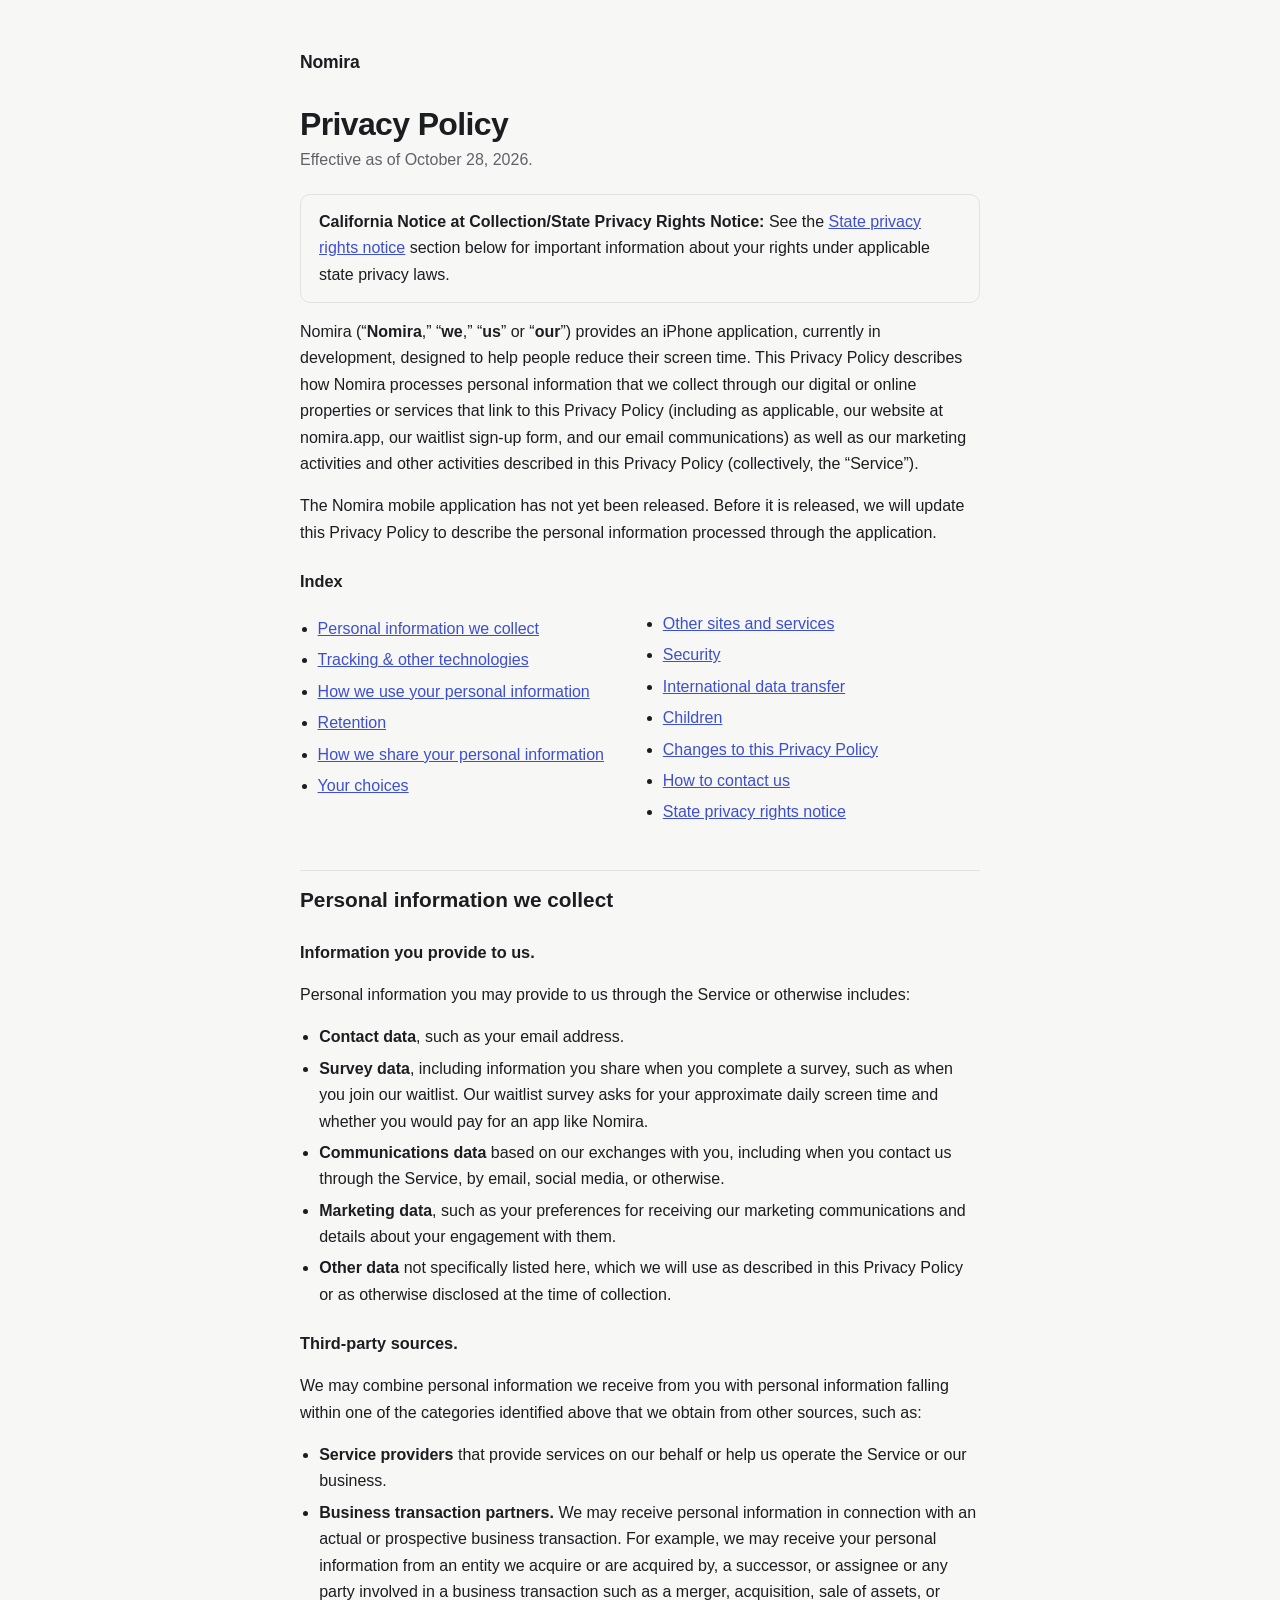
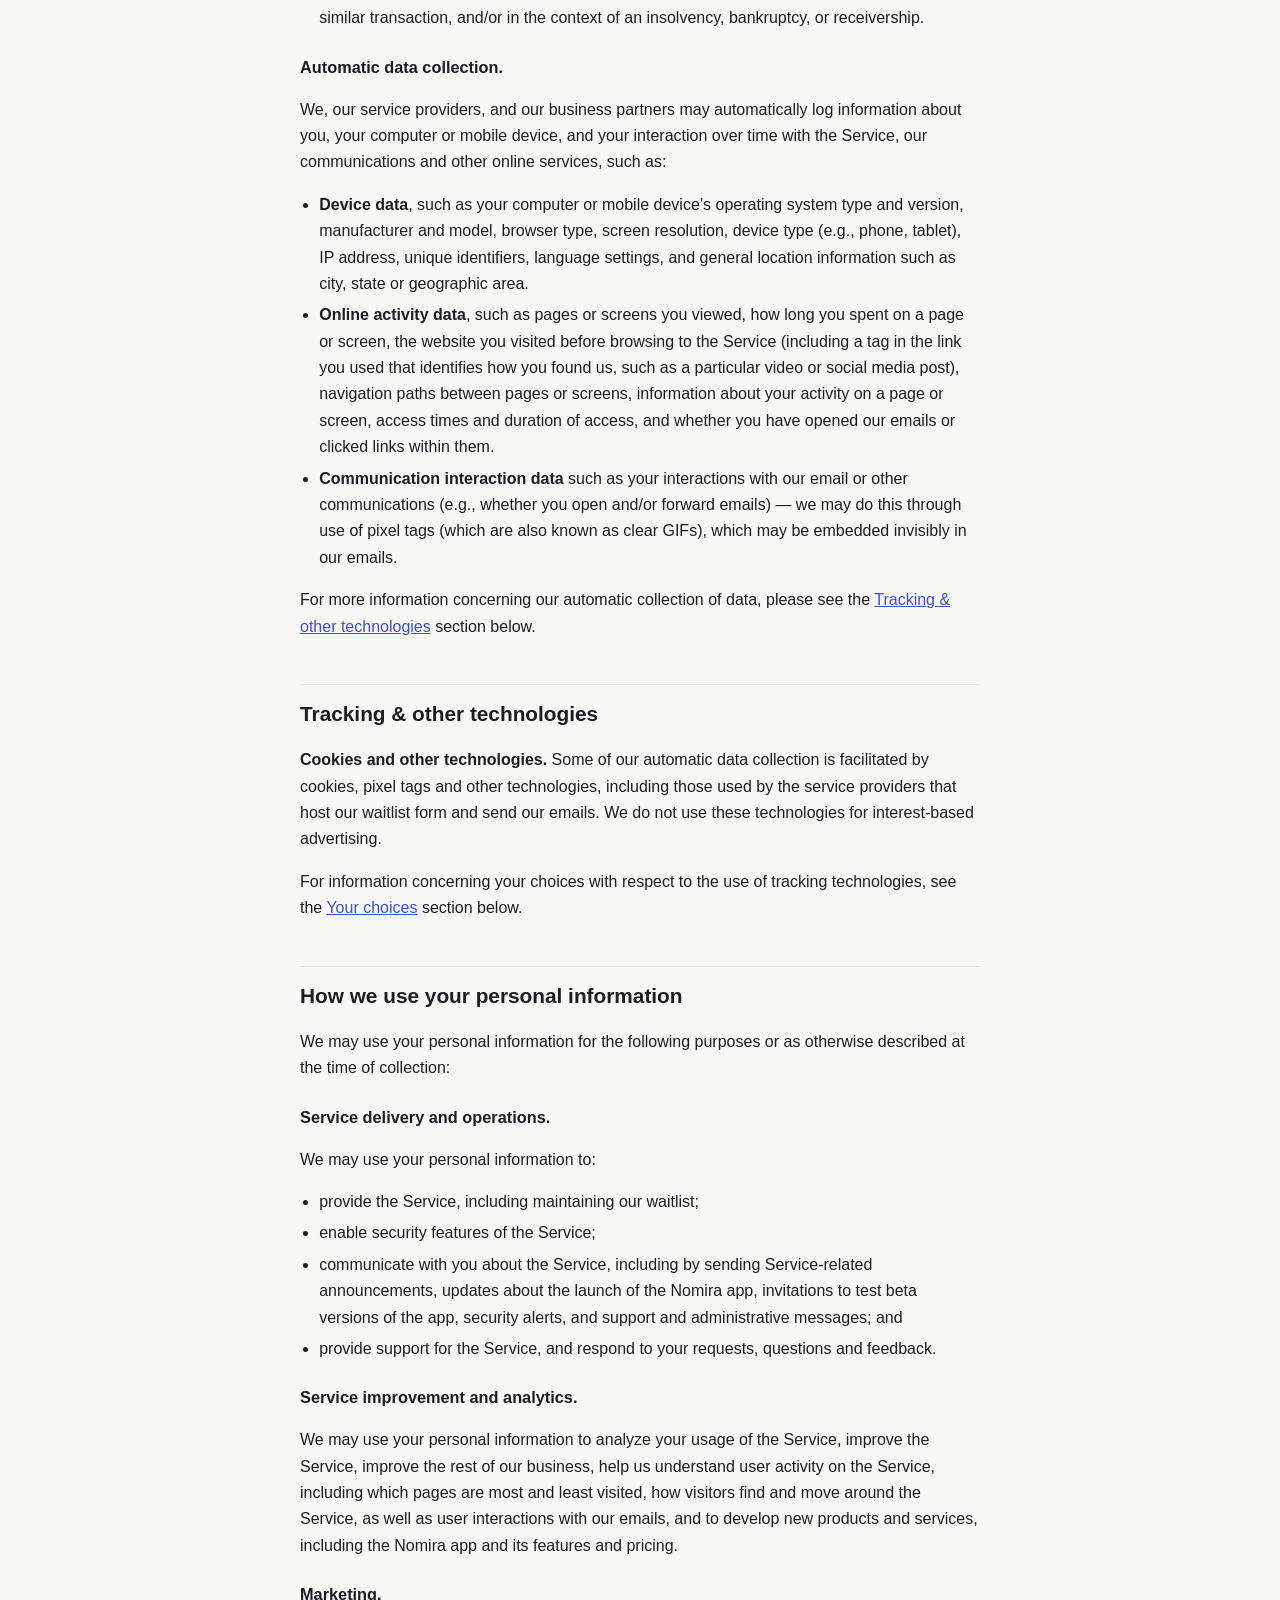
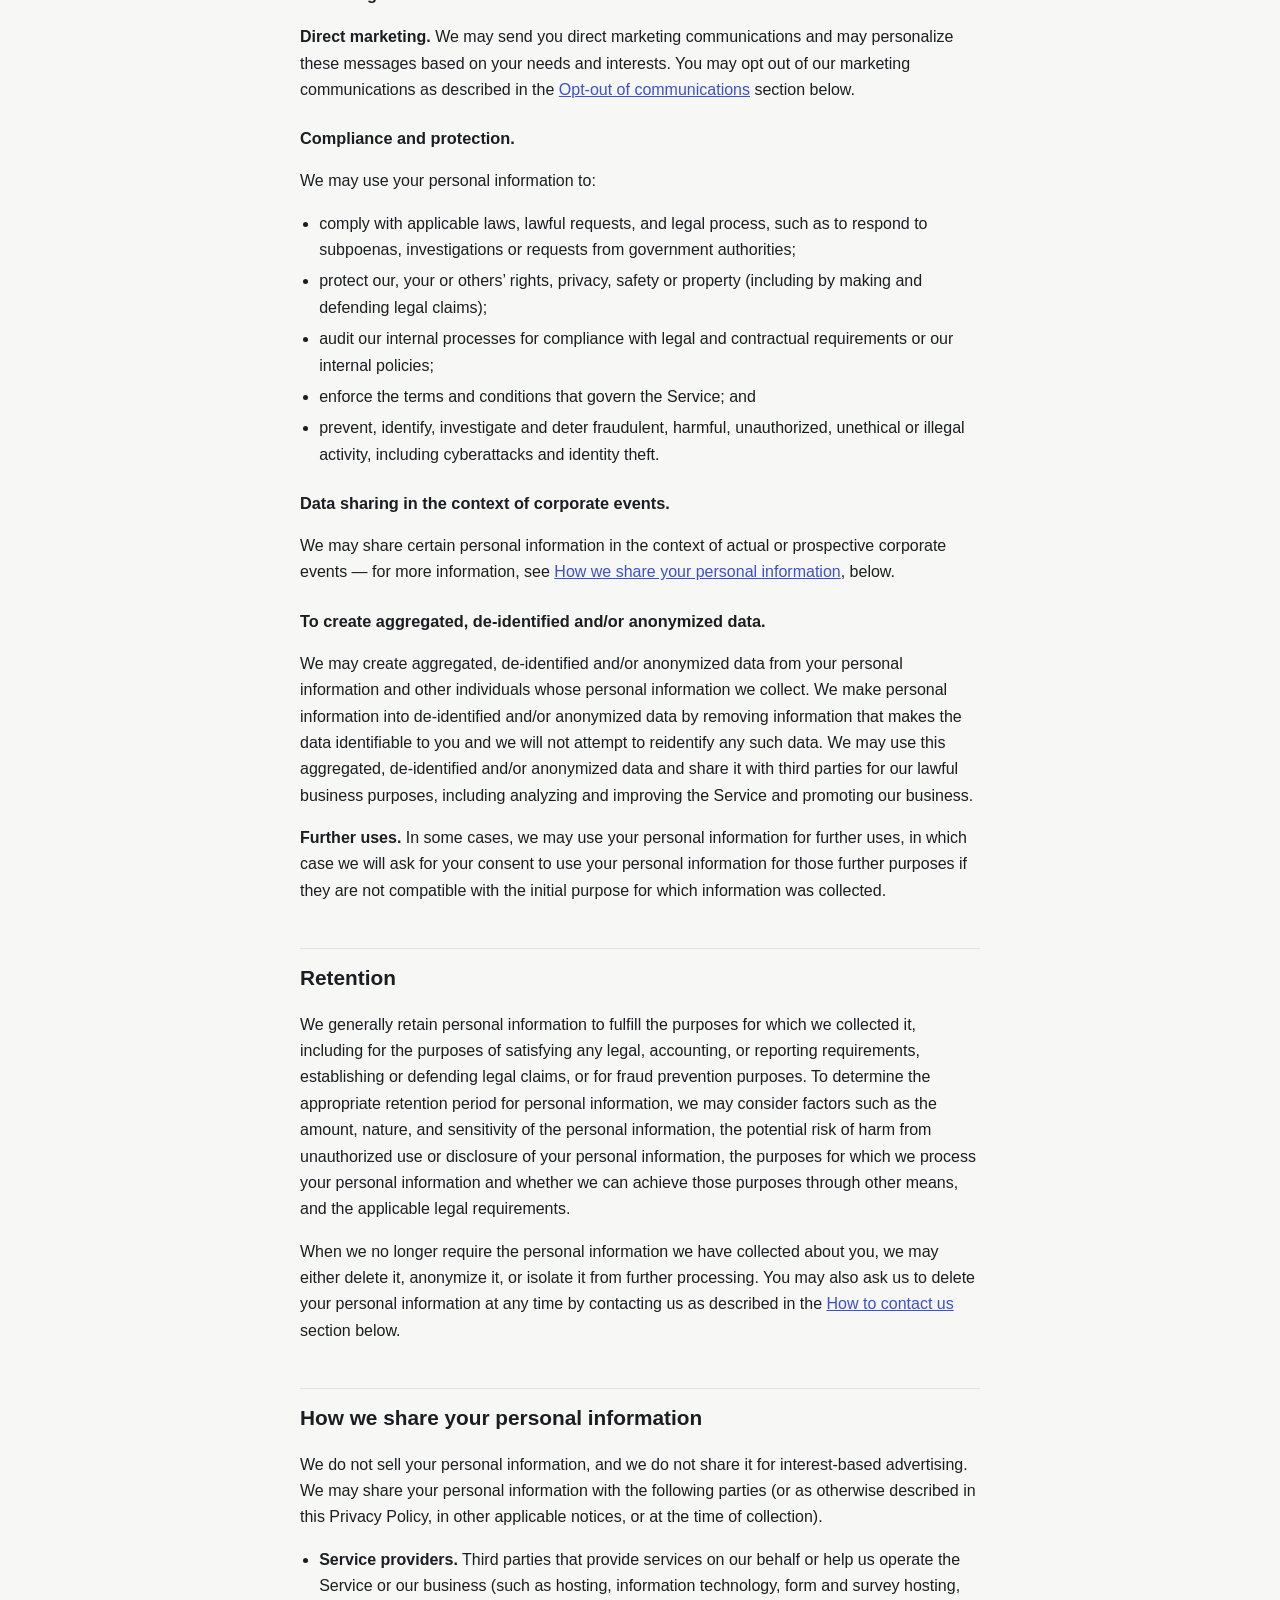
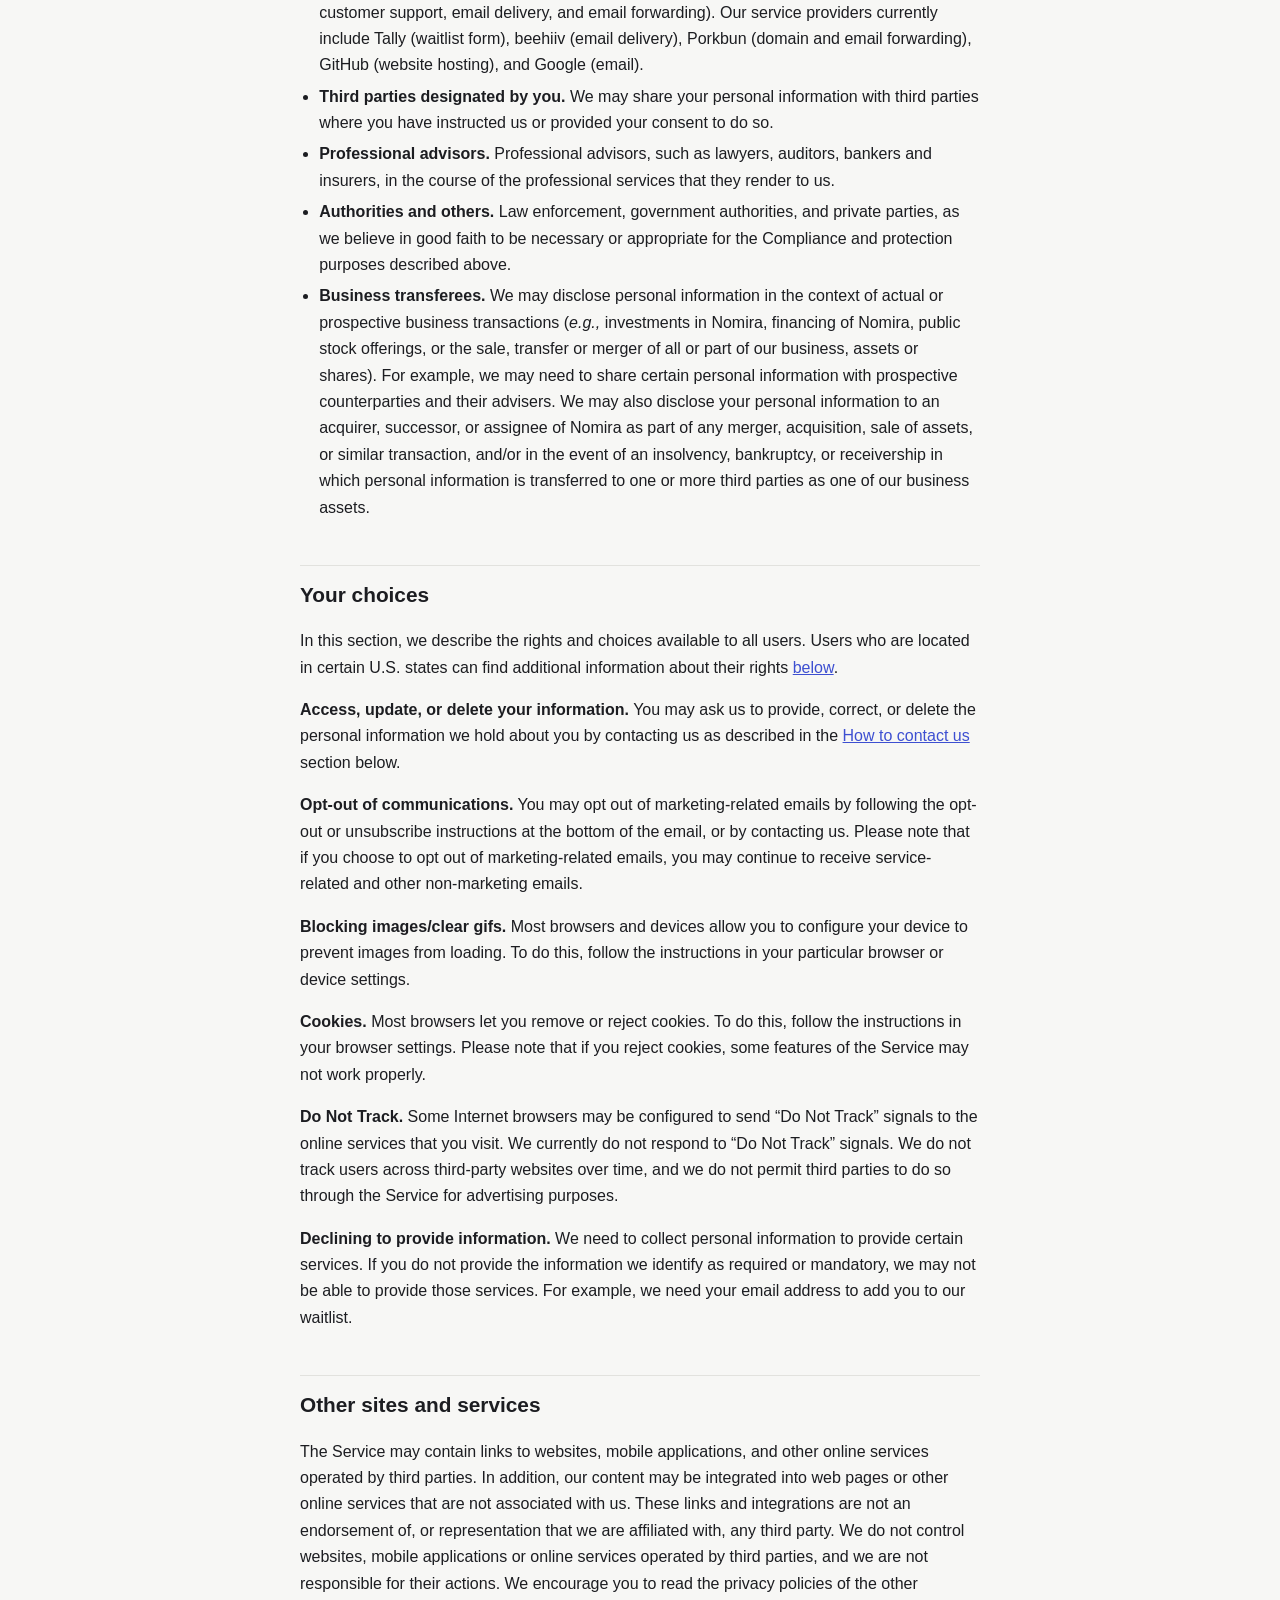
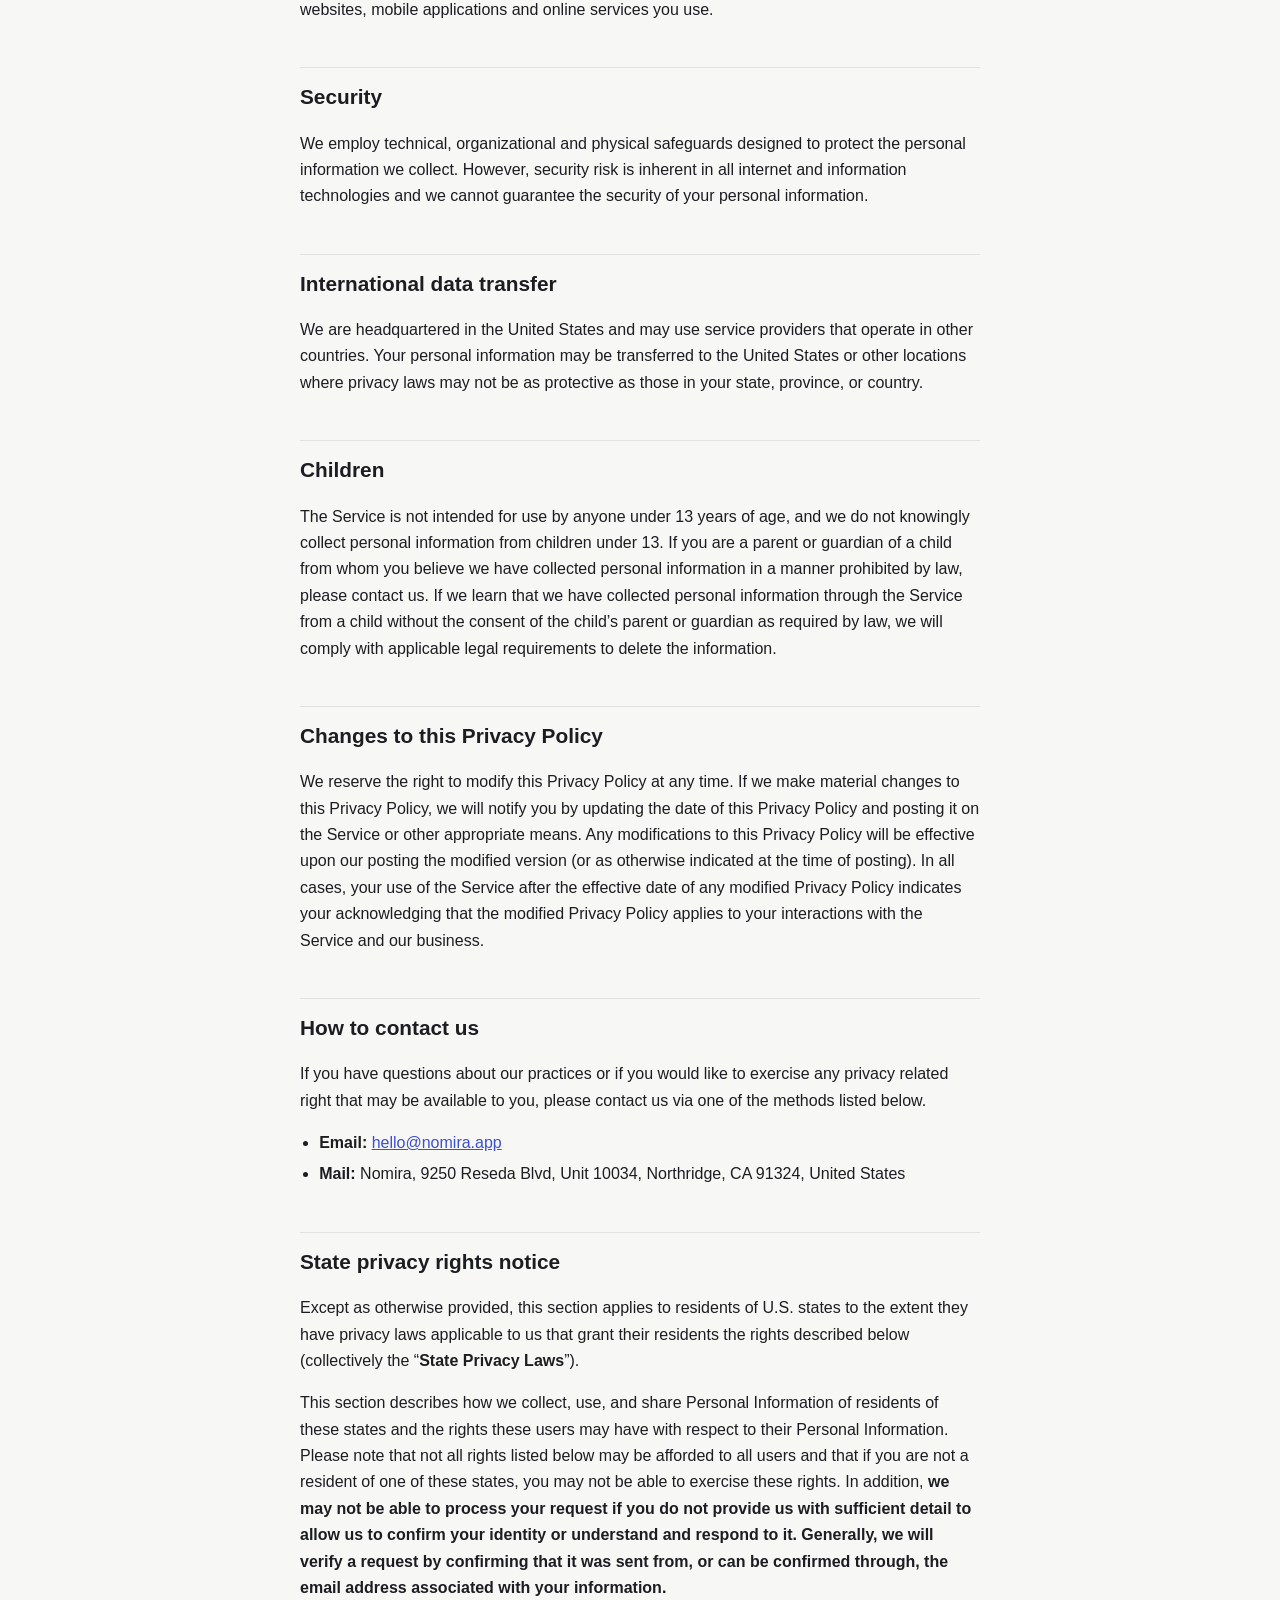
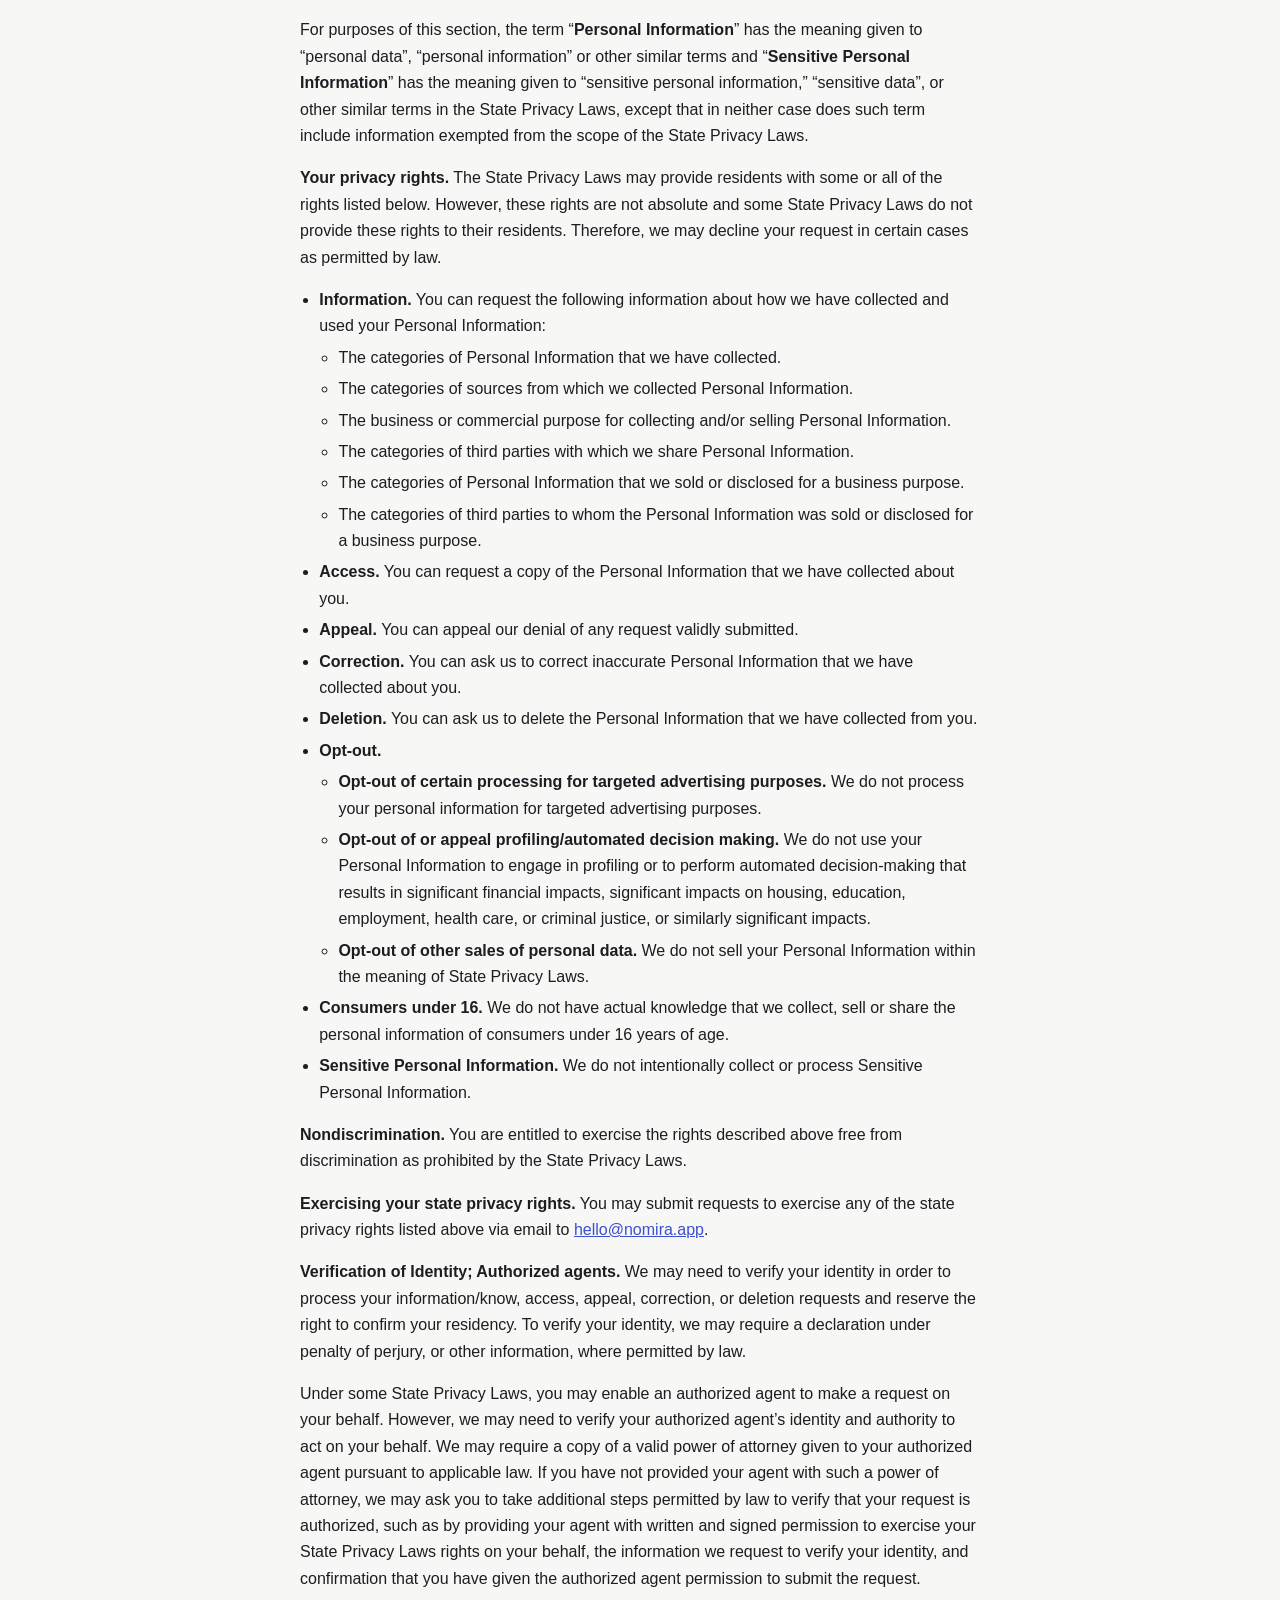
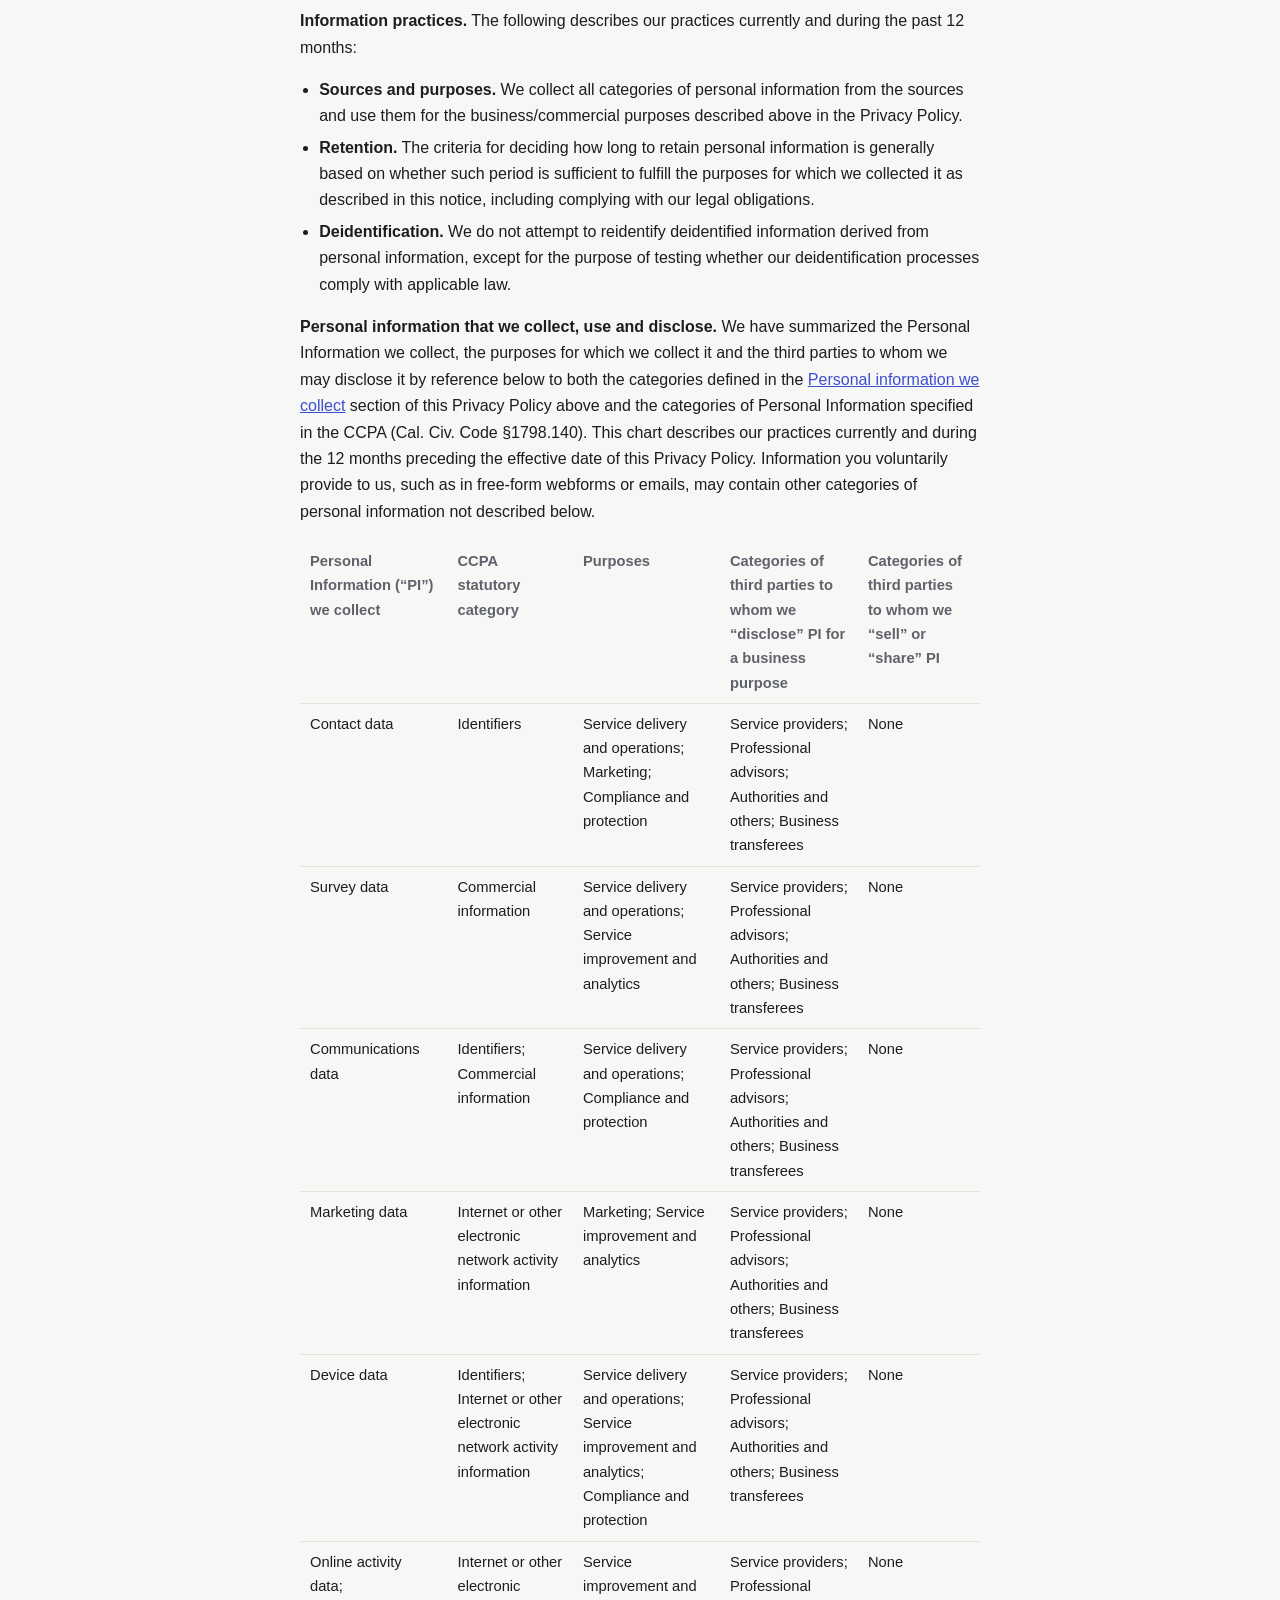
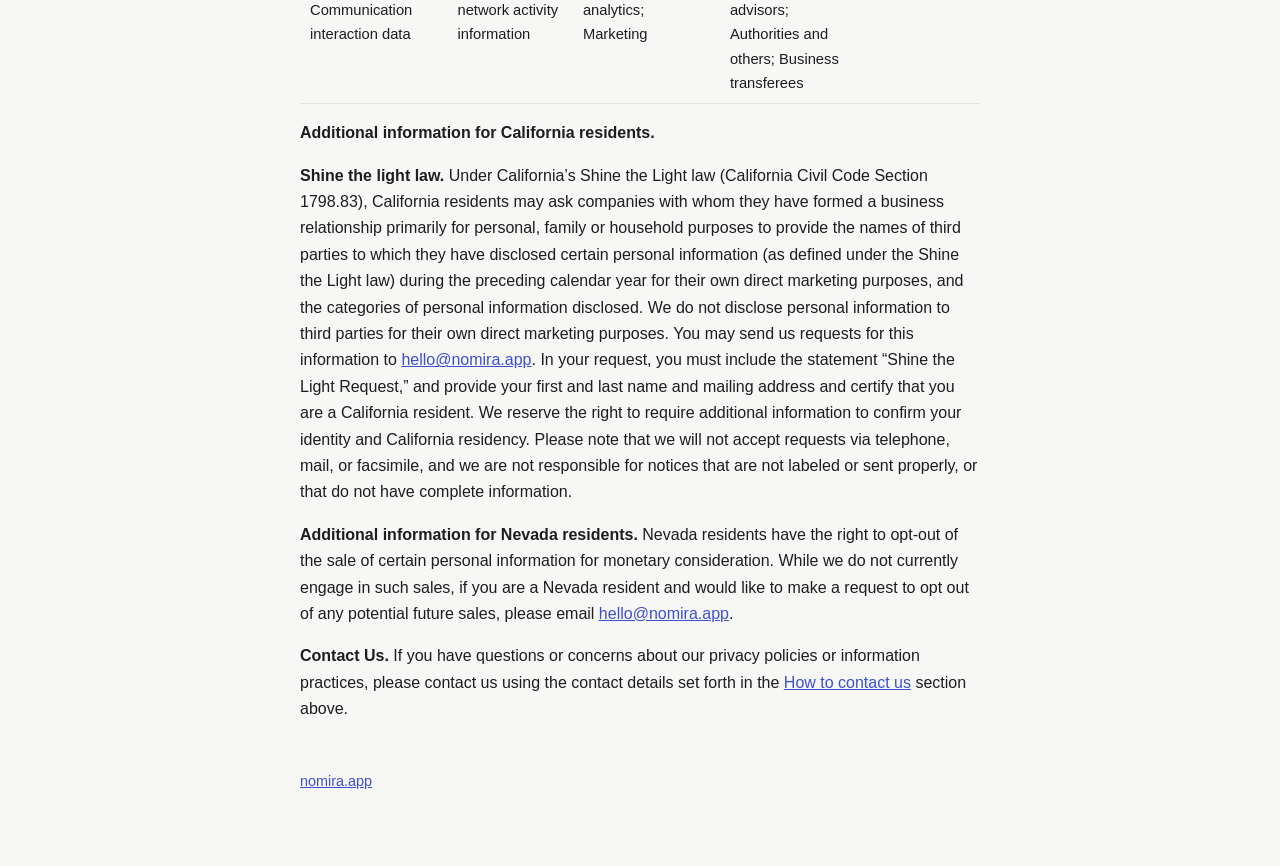
==== commit 12550b9d: "Update survey data description in privacy policy Removed mention of interest in testing a beta versi" ====
--- a/privacy/index.html
+++ b/privacy/index.html
@@ -66,7 +66,7 @@
 <p>Personal information you may provide to us through the Service or otherwise includes:</p>
 <ul>
 <li><strong>Contact data</strong>, such as your email address.</li>
-<li><strong>Survey data</strong>, including information you share when you complete a survey, such as when you join our waitlist. Our waitlist survey asks for your approximate daily screen time, whether you would pay for an app like Nomira, and whether you are interested in testing a beta version of the app.</li>
+<li><strong>Survey data</strong>, including information you share when you complete a survey, such as when you join our waitlist. Our waitlist survey asks for your approximate daily screen time and whether you would pay for an app like Nomira.</li>
 <li><strong>Communications data</strong> based on our exchanges with you, including when you contact us through the Service, by email, social media, or otherwise.</li>
 <li><strong>Marketing data</strong>, such as your preferences for receiving our marketing communications and details about your engagement with them.</li>
 <li><strong>Other data</strong> not specifically listed here, which we will use as described in this Privacy Policy or as otherwise disclosed at the time of collection.</li>
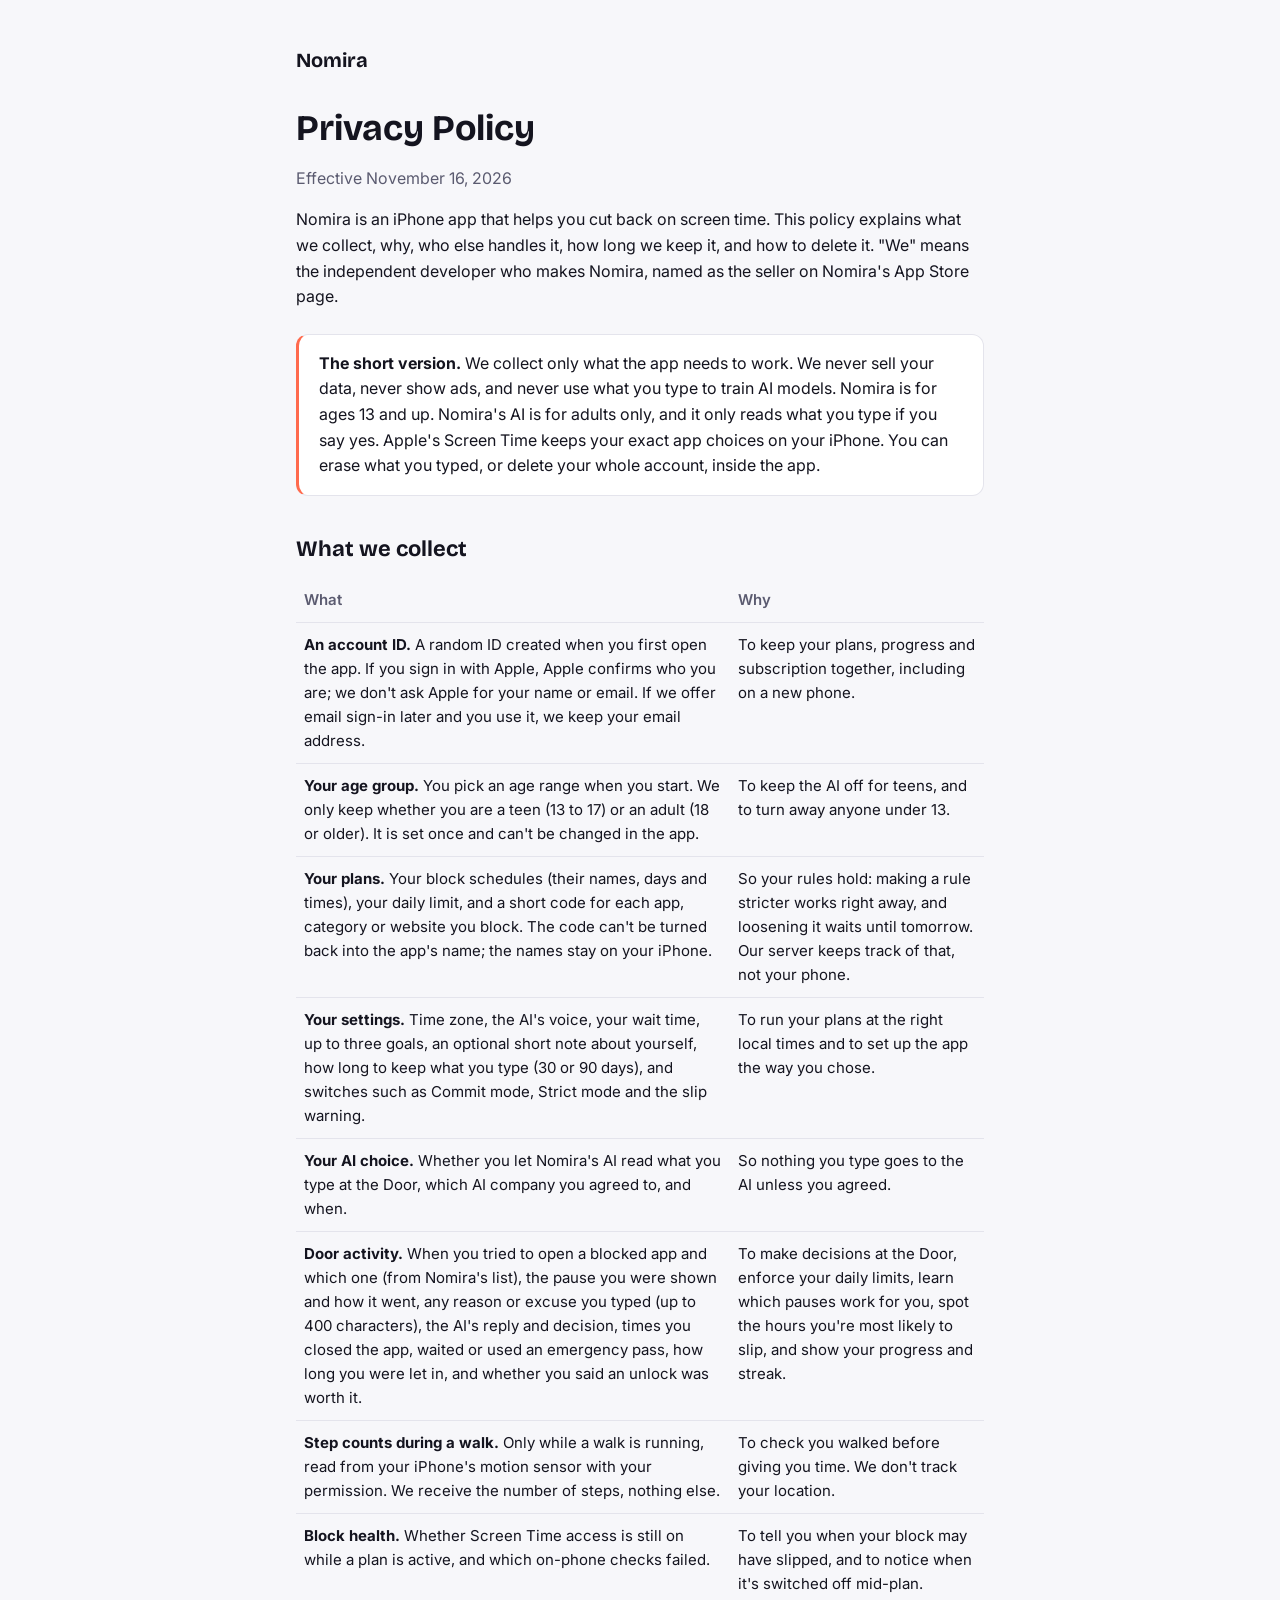
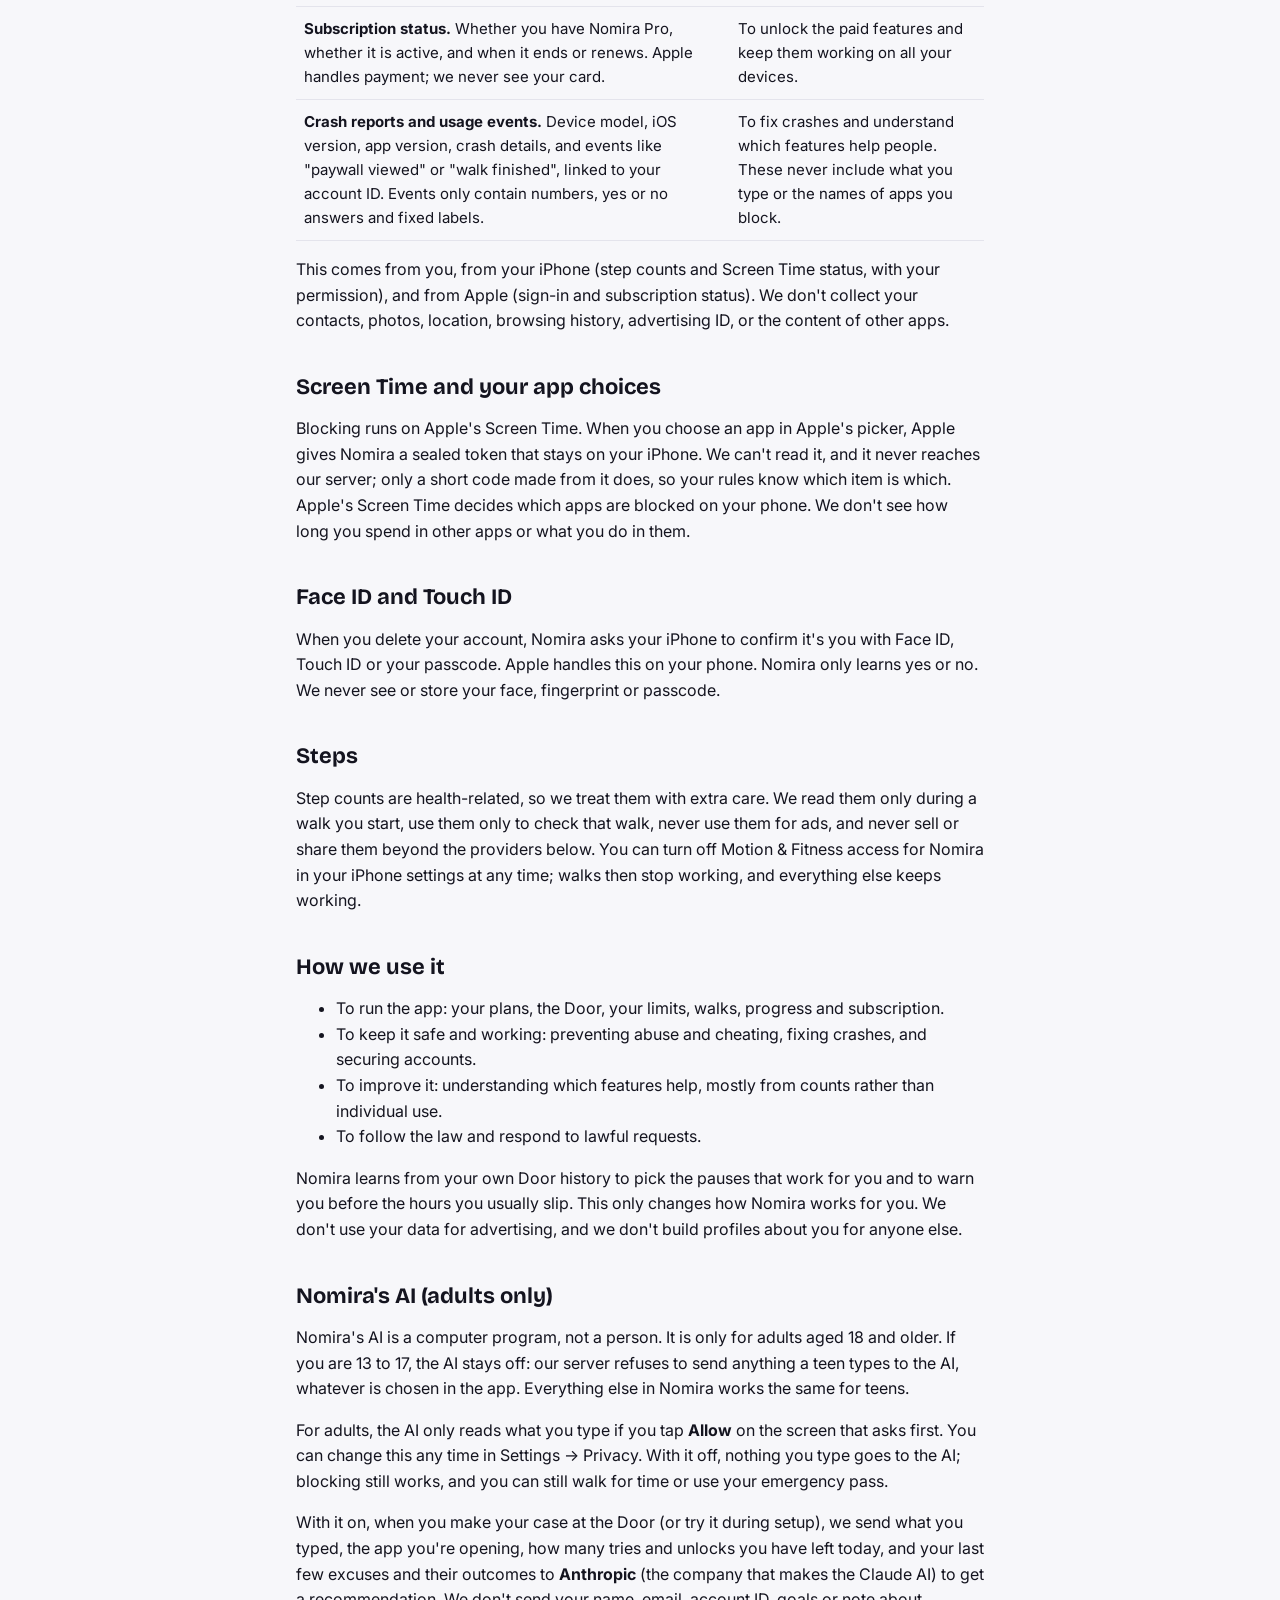
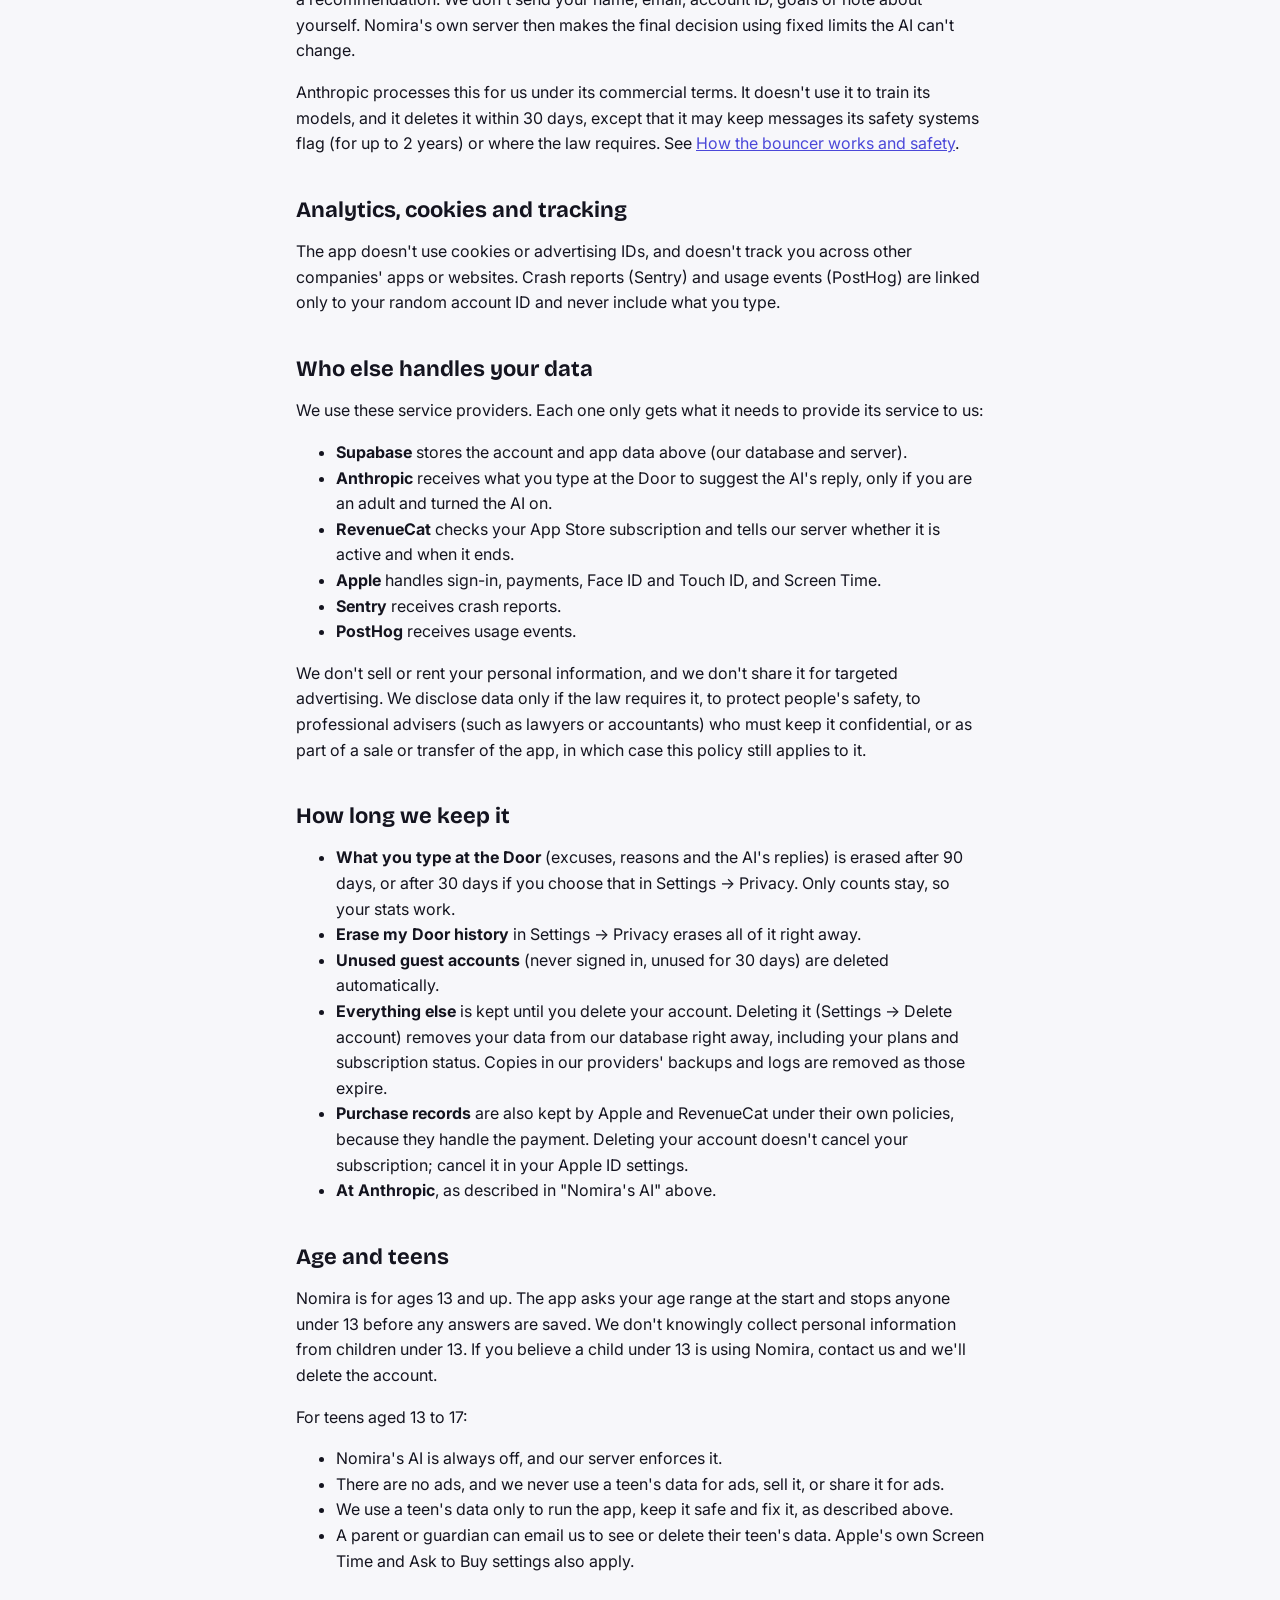
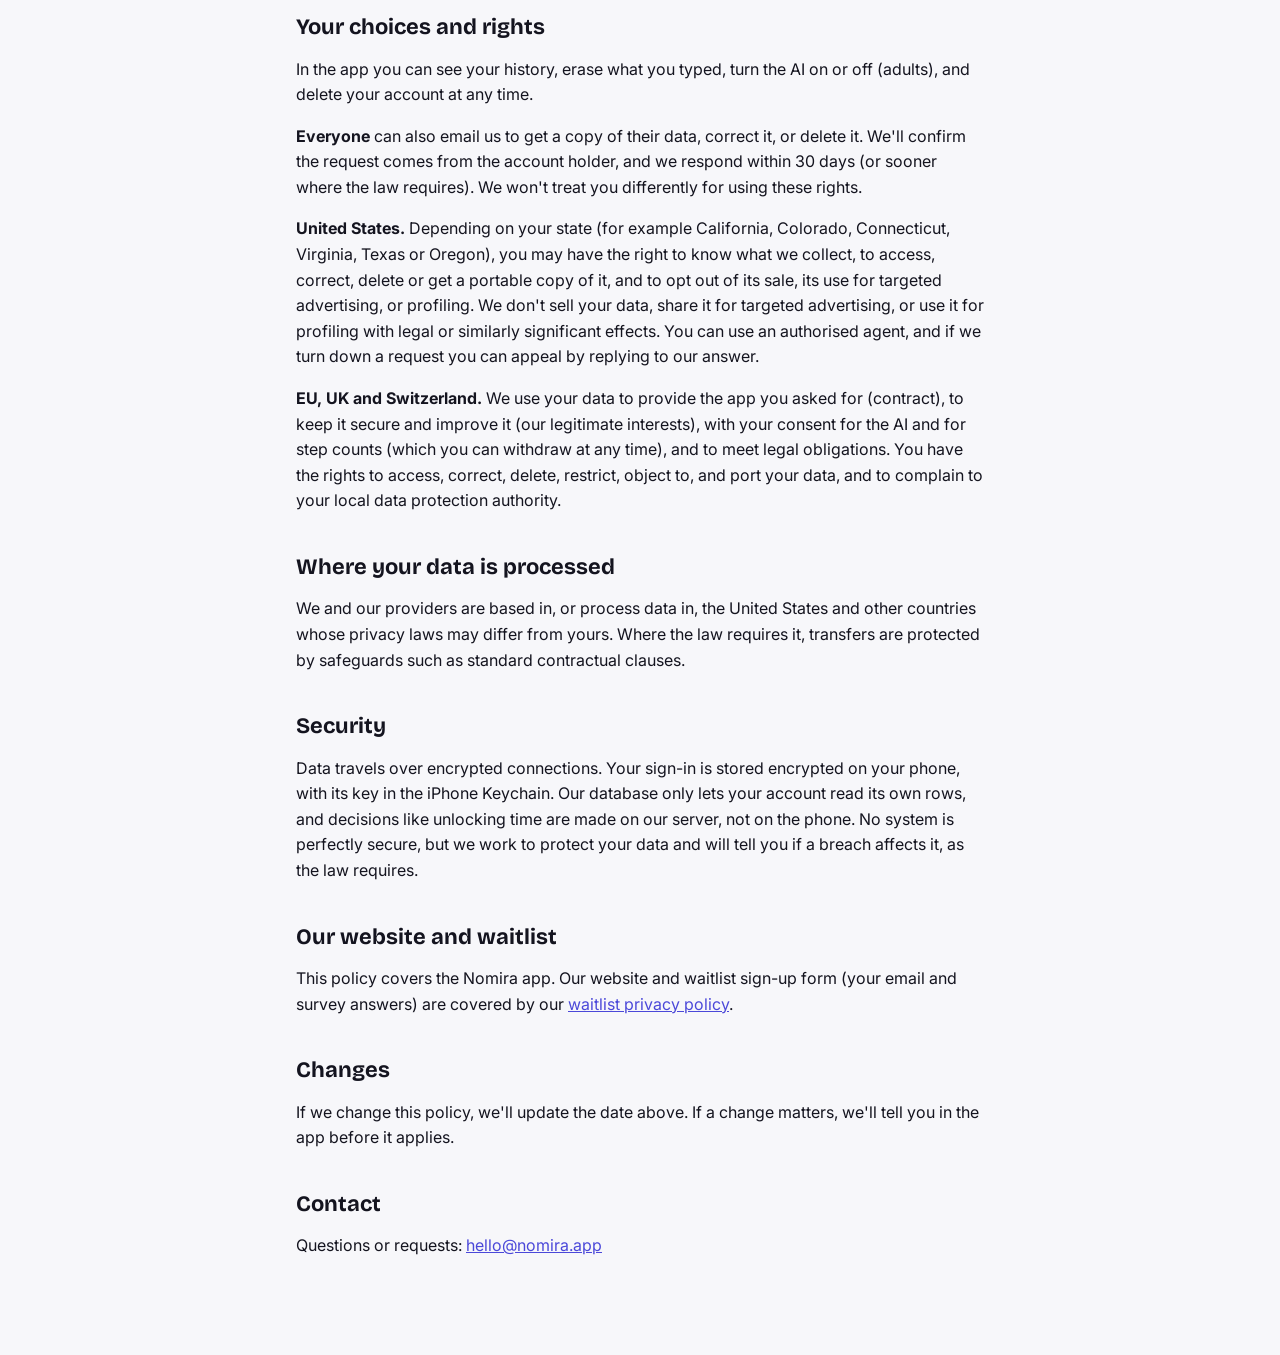
==== commit 4a1f1dfa: "Add app privacy policy, terms, support and safety pages; move waitlist policy to /privacy/waitlist/" ====
--- a/privacy/index.html
+++ b/privacy/index.html
@@ -1,237 +1,333 @@
 <!doctype html>
 <html lang="en">
-<head>
-<meta charset="utf-8">
-<meta name="viewport" content="width=device-width, initial-scale=1">
-<title>Privacy Policy · Nomira</title>
-<meta name="description" content="How Nomira collects, uses, and shares personal information.">
-<style>
-:root{--bg:#f7f7f5;--fg:#1c1d21;--muted:#5f626b;--line:#e2e2de;--accent:#3d4fd1}
-@media (prefers-color-scheme:dark){:root{--bg:#121316;--fg:#e8e8ea;--muted:#a0a3ab;--line:#2a2c31;--accent:#8e9bff;color-scheme:dark}}
-*{box-sizing:border-box}
-body{margin:0;background:var(--bg);color:var(--fg);font:16px/1.65 -apple-system,BlinkMacSystemFont,"Segoe UI",Roboto,Helvetica,Arial,sans-serif}
-main{max-width:720px;margin:0 auto;padding:48px max(20px,env(safe-area-inset-left)) 72px}
-a{color:var(--accent)}
-.brand{font-weight:700;letter-spacing:-.01em;text-decoration:none;color:var(--fg);font-size:1.1rem}
-h1{font-size:2rem;line-height:1.2;margin:28px 0 4px;letter-spacing:-.02em}
-.date{color:var(--muted);margin:0 0 20px}
-h2{font-size:1.3rem;margin:44px 0 10px;padding-top:12px;border-top:1px solid var(--line)}
-h3{font-size:1.02rem;margin:22px 0 6px}
-ul{padding-left:1.2em}
-li{margin:5px 0}
-.notice{border:1px solid var(--line);border-radius:10px;padding:14px 18px}
-.notice p{margin:0}
-.index ul{columns:2;column-gap:28px;padding-left:1.1em}
-@media (max-width:520px){.index ul{columns:1}}
-.tw{overflow-x:auto;margin:12px 0}
-table{width:100%;border-collapse:collapse;font-size:.92rem;min-width:620px}
-th,td{text-align:left;padding:8px 10px;border-bottom:1px solid var(--line);vertical-align:top}
-th{color:var(--muted);font-weight:600}
-address{font-style:normal}
-footer{margin-top:48px;color:var(--muted);font-size:.9rem}
-</style>
-</head>
-<body>
-<main>
-<a class="brand" href="/">Nomira</a>
-<h1>Privacy Policy</h1>
-<p class="date">Effective as of October 28, 2026.</p>
-
-<div class="notice"><p><strong>California Notice at Collection/State Privacy Rights Notice:</strong> See the <a href="#state-privacy-rights">State privacy rights notice</a> section below for important information about your rights under applicable state privacy laws.</p></div>
-
-<p>Nomira (&ldquo;<strong>Nomira</strong>,&rdquo; &ldquo;<strong>we</strong>,&rdquo; &ldquo;<strong>us</strong>&rdquo; or &ldquo;<strong>our</strong>&rdquo;) provides an iPhone application, currently in development, designed to help people reduce their screen time. This Privacy Policy describes how Nomira processes personal information that we collect through our digital or online properties or services that link to this Privacy Policy (including as applicable, our website at nomira.app, our waitlist sign-up form, and our email communications) as well as our marketing activities and other activities described in this Privacy Policy (collectively, the &ldquo;Service&rdquo;).</p>
-<p>The Nomira mobile application has not yet been released. Before it is released, we will update this Privacy Policy to describe the personal information processed through the application.</p>
-
-<nav class="index">
-<h3>Index</h3>
-<ul>
-<li><a href="#collect">Personal information we collect</a></li>
-<li><a href="#tracking">Tracking &amp; other technologies</a></li>
-<li><a href="#use">How we use your personal information</a></li>
-<li><a href="#retention">Retention</a></li>
-<li><a href="#share">How we share your personal information</a></li>
-<li><a href="#choices">Your choices</a></li>
-<li><a href="#other-sites">Other sites and services</a></li>
-<li><a href="#security">Security</a></li>
-<li><a href="#transfer">International data transfer</a></li>
-<li><a href="#children">Children</a></li>
-<li><a href="#changes">Changes to this Privacy Policy</a></li>
-<li><a href="#contact">How to contact us</a></li>
-<li><a href="#state-privacy-rights">State privacy rights notice</a></li>
-</ul>
-</nav>
-
-<h2 id="collect">Personal information we collect</h2>
-<h3>Information you provide to us.</h3>
-<p>Personal information you may provide to us through the Service or otherwise includes:</p>
-<ul>
-<li><strong>Contact data</strong>, such as your email address.</li>
-<li><strong>Survey data</strong>, including information you share when you complete a survey, such as when you join our waitlist. Our waitlist survey asks for your approximate daily screen time and whether you would pay for an app like Nomira.</li>
-<li><strong>Communications data</strong> based on our exchanges with you, including when you contact us through the Service, by email, social media, or otherwise.</li>
-<li><strong>Marketing data</strong>, such as your preferences for receiving our marketing communications and details about your engagement with them.</li>
-<li><strong>Other data</strong> not specifically listed here, which we will use as described in this Privacy Policy or as otherwise disclosed at the time of collection.</li>
-</ul>
-
-<h3>Third-party sources.</h3>
-<p>We may combine personal information we receive from you with personal information falling within one of the categories identified above that we obtain from other sources, such as:</p>
-<ul>
-<li><strong>Service providers</strong> that provide services on our behalf or help us operate the Service or our business.</li>
-<li><strong>Business transaction partners.</strong> We may receive personal information in connection with an actual or prospective business transaction. For example, we may receive your personal information from an entity we acquire or are acquired by, a successor, or assignee or any party involved in a business transaction such as a merger, acquisition, sale of assets, or similar transaction, and/or in the context of an insolvency, bankruptcy, or receivership.</li>
-</ul>
-
-<h3>Automatic data collection.</h3>
-<p>We, our service providers, and our business partners may automatically log information about you, your computer or mobile device, and your interaction over time with the Service, our communications and other online services, such as:</p>
-<ul>
-<li><strong>Device data</strong>, such as your computer or mobile device&rsquo;s operating system type and version, manufacturer and model, browser type, screen resolution, device type (e.g., phone, tablet), IP address, unique identifiers, language settings, and general location information such as city, state or geographic area.</li>
-<li><strong>Online activity data</strong>, such as pages or screens you viewed, how long you spent on a page or screen, the website you visited before browsing to the Service (including a tag in the link you used that identifies how you found us, such as a particular video or social media post), navigation paths between pages or screens, information about your activity on a page or screen, access times and duration of access, and whether you have opened our emails or clicked links within them.</li>
-<li><strong>Communication interaction data</strong> such as your interactions with our email or other communications (e.g., whether you open and/or forward emails) &mdash; we may do this through use of pixel tags (which are also known as clear GIFs), which may be embedded invisibly in our emails.</li>
-</ul>
-<p>For more information concerning our automatic collection of data, please see the <a href="#tracking">Tracking &amp; other technologies</a> section below.</p>
-
-<h2 id="tracking">Tracking &amp; other technologies</h2>
-<p><strong>Cookies and other technologies.</strong> Some of our automatic data collection is facilitated by cookies, pixel tags and other technologies, including those used by the service providers that host our waitlist form and send our emails. We do not use these technologies for interest-based advertising.</p>
-<p>For information concerning your choices with respect to the use of tracking technologies, see the <a href="#choices">Your choices</a> section below.</p>
-
-<h2 id="use">How we use your personal information</h2>
-<p>We may use your personal information for the following purposes or as otherwise described at the time of collection:</p>
-
-<h3>Service delivery and operations.</h3>
-<p>We may use your personal information to:</p>
-<ul>
-<li>provide the Service, including maintaining our waitlist;</li>
-<li>enable security features of the Service;</li>
-<li>communicate with you about the Service, including by sending Service-related announcements, updates about the launch of the Nomira app, invitations to test beta versions of the app, security alerts, and support and administrative messages; and</li>
-<li>provide support for the Service, and respond to your requests, questions and feedback.</li>
-</ul>
-
-<h3>Service improvement and analytics.</h3>
-<p>We may use your personal information to analyze your usage of the Service, improve the Service, improve the rest of our business, help us understand user activity on the Service, including which pages are most and least visited, how visitors find and move around the Service, as well as user interactions with our emails, and to develop new products and services, including the Nomira app and its features and pricing.</p>
-
-<h3>Marketing.</h3>
-<p><strong>Direct marketing.</strong> We may send you direct marketing communications and may personalize these messages based on your needs and interests. You may opt out of our marketing communications as described in the <a href="#opt-out">Opt-out of communications</a> section below.</p>
-
-<h3>Compliance and protection.</h3>
-<p>We may use your personal information to:</p>
-<ul>
-<li>comply with applicable laws, lawful requests, and legal process, such as to respond to subpoenas, investigations or requests from government authorities;</li>
-<li>protect our, your or others&rsquo; rights, privacy, safety or property (including by making and defending legal claims);</li>
-<li>audit our internal processes for compliance with legal and contractual requirements or our internal policies;</li>
-<li>enforce the terms and conditions that govern the Service; and</li>
-<li>prevent, identify, investigate and deter fraudulent, harmful, unauthorized, unethical or illegal activity, including cyberattacks and identity theft.</li>
-</ul>
-
-<h3>Data sharing in the context of corporate events.</h3>
-<p>We may share certain personal information in the context of actual or prospective corporate events &mdash; for more information, see <a href="#share">How we share your personal information</a>, below.</p>
-
-<h3>To create aggregated, de-identified and/or anonymized data.</h3>
-<p>We may create aggregated, de-identified and/or anonymized data from your personal information and other individuals whose personal information we collect. We make personal information into de-identified and/or anonymized data by removing information that makes the data identifiable to you and we will not attempt to reidentify any such data. We may use this aggregated, de-identified and/or anonymized data and share it with third parties for our lawful business purposes, including analyzing and improving the Service and promoting our business.</p>
-
-<p><strong>Further uses.</strong> In some cases, we may use your personal information for further uses, in which case we will ask for your consent to use your personal information for those further purposes if they are not compatible with the initial purpose for which information was collected.</p>
-
-<h2 id="retention">Retention</h2>
-<p>We generally retain personal information to fulfill the purposes for which we collected it, including for the purposes of satisfying any legal, accounting, or reporting requirements, establishing or defending legal claims, or for fraud prevention purposes. To determine the appropriate retention period for personal information, we may consider factors such as the amount, nature, and sensitivity of the personal information, the potential risk of harm from unauthorized use or disclosure of your personal information, the purposes for which we process your personal information and whether we can achieve those purposes through other means, and the applicable legal requirements.</p>
-<p>When we no longer require the personal information we have collected about you, we may either delete it, anonymize it, or isolate it from further processing. You may also ask us to delete your personal information at any time by contacting us as described in the <a href="#contact">How to contact us</a> section below.</p>
-
-<h2 id="share">How we share your personal information</h2>
-<p>We do not sell your personal information, and we do not share it for interest-based advertising. We may share your personal information with the following parties (or as otherwise described in this Privacy Policy, in other applicable notices, or at the time of collection).</p>
-<ul>
-<li><strong>Service providers.</strong> Third parties that provide services on our behalf or help us operate the Service or our business (such as hosting, information technology, form and survey hosting, customer support, email delivery, and email forwarding). Our service providers currently include Tally (waitlist form), beehiiv (email delivery), Porkbun (domain and email forwarding), GitHub (website hosting), and Google (email).</li>
-<li><strong>Third parties designated by you.</strong> We may share your personal information with third parties where you have instructed us or provided your consent to do so.</li>
-<li><strong>Professional advisors.</strong> Professional advisors, such as lawyers, auditors, bankers and insurers, in the course of the professional services that they render to us.</li>
-<li><strong>Authorities and others.</strong> Law enforcement, government authorities, and private parties, as we believe in good faith to be necessary or appropriate for the Compliance and protection purposes described above.</li>
-<li><strong>Business transferees.</strong> We may disclose personal information in the context of actual or prospective business transactions (<em>e.g.,</em> investments in Nomira, financing of Nomira, public stock offerings, or the sale, transfer or merger of all or part of our business, assets or shares). For example, we may need to share certain personal information with prospective counterparties and their advisers. We may also disclose your personal information to an acquirer, successor, or assignee of Nomira as part of any merger, acquisition, sale of assets, or similar transaction, and/or in the event of an insolvency, bankruptcy, or receivership in which personal information is transferred to one or more third parties as one of our business assets.</li>
-</ul>
-
-<h2 id="choices">Your choices</h2>
-<p>In this section, we describe the rights and choices available to all users. Users who are located in certain U.S. states can find additional information about their rights <a href="#state-privacy-rights">below</a>.</p>
-<p><strong>Access, update, or delete your information.</strong> You may ask us to provide, correct, or delete the personal information we hold about you by contacting us as described in the <a href="#contact">How to contact us</a> section below.</p>
-<p id="opt-out"><strong>Opt-out of communications.</strong> You may opt out of marketing-related emails by following the opt-out or unsubscribe instructions at the bottom of the email, or by contacting us. Please note that if you choose to opt out of marketing-related emails, you may continue to receive service-related and other non-marketing emails.</p>
-<p><strong>Blocking images/clear gifs.</strong> Most browsers and devices allow you to configure your device to prevent images from loading. To do this, follow the instructions in your particular browser or device settings.</p>
-<p><strong>Cookies.</strong> Most browsers let you remove or reject cookies. To do this, follow the instructions in your browser settings. Please note that if you reject cookies, some features of the Service may not work properly.</p>
-<p><strong>Do Not Track.</strong> Some Internet browsers may be configured to send &ldquo;Do Not Track&rdquo; signals to the online services that you visit. We currently do not respond to &ldquo;Do Not Track&rdquo; signals. We do not track users across third-party websites over time, and we do not permit third parties to do so through the Service for advertising purposes.</p>
-<p><strong>Declining to provide information.</strong> We need to collect personal information to provide certain services. If you do not provide the information we identify as required or mandatory, we may not be able to provide those services. For example, we need your email address to add you to our waitlist.</p>
-
-<h2 id="other-sites">Other sites and services</h2>
-<p>The Service may contain links to websites, mobile applications, and other online services operated by third parties. In addition, our content may be integrated into web pages or other online services that are not associated with us. These links and integrations are not an endorsement of, or representation that we are affiliated with, any third party. We do not control websites, mobile applications or online services operated by third parties, and we are not responsible for their actions. We encourage you to read the privacy policies of the other websites, mobile applications and online services you use.</p>
-
-<h2 id="security">Security</h2>
-<p>We employ technical, organizational and physical safeguards designed to protect the personal information we collect. However, security risk is inherent in all internet and information technologies and we cannot guarantee the security of your personal information.</p>
-
-<h2 id="transfer">International data transfer</h2>
-<p>We are headquartered in the United States and may use service providers that operate in other countries. Your personal information may be transferred to the United States or other locations where privacy laws may not be as protective as those in your state, province, or country.</p>
-
-<h2 id="children">Children</h2>
-<p>The Service is not intended for use by anyone under 13 years of age, and we do not knowingly collect personal information from children under 13. If you are a parent or guardian of a child from whom you believe we have collected personal information in a manner prohibited by law, please contact us. If we learn that we have collected personal information through the Service from a child without the consent of the child&rsquo;s parent or guardian as required by law, we will comply with applicable legal requirements to delete the information.</p>
-
-<h2 id="changes">Changes to this Privacy Policy</h2>
-<p>We reserve the right to modify this Privacy Policy at any time. If we make material changes to this Privacy Policy, we will notify you by updating the date of this Privacy Policy and posting it on the Service or other appropriate means. Any modifications to this Privacy Policy will be effective upon our posting the modified version (or as otherwise indicated at the time of posting). In all cases, your use of the Service after the effective date of any modified Privacy Policy indicates your acknowledging that the modified Privacy Policy applies to your interactions with the Service and our business.</p>
-
-<h2 id="contact">How to contact us</h2>
-<p>If you have questions about our practices or if you would like to exercise any privacy related right that may be available to you, please contact us via one of the methods listed below.</p>
-<ul>
-<li><strong>Email:</strong> <a href="mailto:hello@nomira.app">hello@nomira.app</a></li>
-<li><strong>Mail:</strong> <address style="display:inline">Nomira, 9250 Reseda Blvd, Unit 10034, Northridge, CA 91324, United States</address></li>
-</ul>
-
-<h2 id="state-privacy-rights">State privacy rights notice</h2>
-<p>Except as otherwise provided, this section applies to residents of U.S. states to the extent they have privacy laws applicable to us that grant their residents the rights described below (collectively the &ldquo;<strong>State Privacy Laws</strong>&rdquo;).</p>
-<p>This section describes how we collect, use, and share Personal Information of residents of these states and the rights these users may have with respect to their Personal Information. Please note that not all rights listed below may be afforded to all users and that if you are not a resident of one of these states, you may not be able to exercise these rights. In addition, <strong>we may not be able to process your request if you do not provide us with sufficient detail to allow us to confirm your identity or understand and respond to it. Generally, we will verify a request by confirming that it was sent from, or can be confirmed through, the email address associated with your information.</strong></p>
-<p>For purposes of this section, the term &ldquo;<strong>Personal Information</strong>&rdquo; has the meaning given to &ldquo;personal data&rdquo;, &ldquo;personal information&rdquo; or other similar terms and &ldquo;<strong>Sensitive Personal Information</strong>&rdquo; has the meaning given to &ldquo;sensitive personal information,&rdquo; &ldquo;sensitive data&rdquo;, or other similar terms in the State Privacy Laws, except that in neither case does such term include information exempted from the scope of the State Privacy Laws.</p>
-
-<p><strong>Your privacy rights.</strong> The State Privacy Laws may provide residents with some or all of the rights listed below. However, these rights are not absolute and some State Privacy Laws do not provide these rights to their residents. Therefore, we may decline your request in certain cases as permitted by law.</p>
-<ul>
-<li><strong>Information.</strong> You can request the following information about how we have collected and used your Personal Information:
-  <ul>
-  <li>The categories of Personal Information that we have collected.</li>
-  <li>The categories of sources from which we collected Personal Information.</li>
-  <li>The business or commercial purpose for collecting and/or selling Personal Information.</li>
-  <li>The categories of third parties with which we share Personal Information.</li>
-  <li>The categories of Personal Information that we sold or disclosed for a business purpose.</li>
-  <li>The categories of third parties to whom the Personal Information was sold or disclosed for a business purpose.</li>
-  </ul></li>
-<li><strong>Access.</strong> You can request a copy of the Personal Information that we have collected about you.</li>
-<li><strong>Appeal.</strong> You can appeal our denial of any request validly submitted.</li>
-<li><strong>Correction.</strong> You can ask us to correct inaccurate Personal Information that we have collected about you.</li>
-<li><strong>Deletion.</strong> You can ask us to delete the Personal Information that we have collected from you.</li>
-<li><strong>Opt-out.</strong>
-  <ul>
-  <li><strong>Opt-out of certain processing for targeted advertising purposes.</strong> We do not process your personal information for targeted advertising purposes.</li>
-  <li><strong>Opt-out of or appeal profiling/automated decision making.</strong> We do not use your Personal Information to engage in profiling or to perform automated decision-making that results in significant financial impacts, significant impacts on housing, education, employment, health care, or criminal justice, or similarly significant impacts.</li>
-  <li><strong>Opt-out of other sales of personal data.</strong> We do not sell your Personal Information within the meaning of State Privacy Laws.</li>
-  </ul></li>
-<li><strong>Consumers under 16.</strong> We do not have actual knowledge that we collect, sell or share the personal information of consumers under 16 years of age.</li>
-<li><strong>Sensitive Personal Information.</strong> We do not intentionally collect or process Sensitive Personal Information.</li>
-</ul>
-<p><strong>Nondiscrimination.</strong> You are entitled to exercise the rights described above free from discrimination as prohibited by the State Privacy Laws.</p>
-<p><strong>Exercising your state privacy rights.</strong> You may submit requests to exercise any of the state privacy rights listed above via email to <a href="mailto:hello@nomira.app">hello@nomira.app</a>.</p>
-<p><strong>Verification of Identity; Authorized agents.</strong> We may need to verify your identity in order to process your information/know, access, appeal, correction, or deletion requests and reserve the right to confirm your residency. To verify your identity, we may require a declaration under penalty of perjury, or other information, where permitted by law.</p>
-<p>Under some State Privacy Laws, you may enable an authorized agent to make a request on your behalf. However, we may need to verify your authorized agent&rsquo;s identity and authority to act on your behalf. We may require a copy of a valid power of attorney given to your authorized agent pursuant to applicable law. If you have not provided your agent with such a power of attorney, we may ask you to take additional steps permitted by law to verify that your request is authorized, such as by providing your agent with written and signed permission to exercise your State Privacy Laws rights on your behalf, the information we request to verify your identity, and confirmation that you have given the authorized agent permission to submit the request.</p>
-
-<p><strong>Information practices.</strong> The following describes our practices currently and during the past 12 months:</p>
-<ul>
-<li><strong>Sources and purposes.</strong> We collect all categories of personal information from the sources and use them for the business/commercial purposes described above in the Privacy Policy.</li>
-<li><strong>Retention.</strong> The criteria for deciding how long to retain personal information is generally based on whether such period is sufficient to fulfill the purposes for which we collected it as described in this notice, including complying with our legal obligations.</li>
-<li><strong>Deidentification.</strong> We do not attempt to reidentify deidentified information derived from personal information, except for the purpose of testing whether our deidentification processes comply with applicable law.</li>
-</ul>
-
-<p><strong>Personal information that we collect, use and disclose.</strong> We have summarized the Personal Information we collect, the purposes for which we collect it and the third parties to whom we may disclose it by reference below to both the categories defined in the <a href="#collect">Personal information we collect</a> section of this Privacy Policy above and the categories of Personal Information specified in the CCPA (Cal. Civ. Code §1798.140). This chart describes our practices currently and during the 12 months preceding the effective date of this Privacy Policy. Information you voluntarily provide to us, such as in free-form webforms or emails, may contain other categories of personal information not described below.</p>
-<div class="tw"><table>
-<tr><th>Personal Information (&ldquo;PI&rdquo;) we collect</th><th>CCPA statutory category</th><th>Purposes</th><th>Categories of third parties to whom we &ldquo;disclose&rdquo; PI for a business purpose</th><th>Categories of third parties to whom we &ldquo;sell&rdquo; or &ldquo;share&rdquo; PI</th></tr>
-<tr><td>Contact data</td><td>Identifiers</td><td>Service delivery and operations; Marketing; Compliance and protection</td><td>Service providers; Professional advisors; Authorities and others; Business transferees</td><td>None</td></tr>
-<tr><td>Survey data</td><td>Commercial information</td><td>Service delivery and operations; Service improvement and analytics</td><td>Service providers; Professional advisors; Authorities and others; Business transferees</td><td>None</td></tr>
-<tr><td>Communications data</td><td>Identifiers; Commercial information</td><td>Service delivery and operations; Compliance and protection</td><td>Service providers; Professional advisors; Authorities and others; Business transferees</td><td>None</td></tr>
-<tr><td>Marketing data</td><td>Internet or other electronic network activity information</td><td>Marketing; Service improvement and analytics</td><td>Service providers; Professional advisors; Authorities and others; Business transferees</td><td>None</td></tr>
-<tr><td>Device data</td><td>Identifiers; Internet or other electronic network activity information</td><td>Service delivery and operations; Service improvement and analytics; Compliance and protection</td><td>Service providers; Professional advisors; Authorities and others; Business transferees</td><td>None</td></tr>
-<tr><td>Online activity data; Communication interaction data</td><td>Internet or other electronic network activity information</td><td>Service improvement and analytics; Marketing</td><td>Service providers; Professional advisors; Authorities and others; Business transferees</td><td>None</td></tr>
-</table></div>
-
-<p><strong>Additional information for California residents.</strong></p>
-<p><strong>Shine the light law.</strong> Under California&rsquo;s Shine the Light law (California Civil Code Section 1798.83), California residents may ask companies with whom they have formed a business relationship primarily for personal, family or household purposes to provide the names of third parties to which they have disclosed certain personal information (as defined under the Shine the Light law) during the preceding calendar year for their own direct marketing purposes, and the categories of personal information disclosed. We do not disclose personal information to third parties for their own direct marketing purposes. You may send us requests for this information to <a href="mailto:hello@nomira.app">hello@nomira.app</a>. In your request, you must include the statement &ldquo;Shine the Light Request,&rdquo; and provide your first and last name and mailing address and certify that you are a California resident. We reserve the right to require additional information to confirm your identity and California residency. Please note that we will not accept requests via telephone, mail, or facsimile, and we are not responsible for notices that are not labeled or sent properly, or that do not have complete information.</p>
-<p><strong>Additional information for Nevada residents.</strong> Nevada residents have the right to opt-out of the sale of certain personal information for monetary consideration. While we do not currently engage in such sales, if you are a Nevada resident and would like to make a request to opt out of any potential future sales, please email <a href="mailto:hello@nomira.app">hello@nomira.app</a>.</p>
-
-<p><strong>Contact Us.</strong> If you have questions or concerns about our privacy policies or information practices, please contact us using the contact details set forth in the <a href="#contact">How to contact us</a> section above.</p>
-
-<footer><a href="/">nomira.app</a></footer>
-</main>
-</body>
+  <head>
+    <meta charset="utf-8" />
+    <meta name="viewport" content="width=device-width, initial-scale=1" />
+    <title>Nomira Privacy Policy</title>
+    <link rel="preconnect" href="https://fonts.googleapis.com" />
+    <link
+      href="https://fonts.googleapis.com/css2?family=Bricolage+Grotesque:wght@700&family=Inter:wght@400;600&display=swap"
+      rel="stylesheet"
+    />
+    <link rel="stylesheet" href="/style.css" />
+  </head>
+  <body>
+    <main>
+      <header><a href="https://nomira.app">Nomira</a></header>
+      <h1>Privacy Policy</h1>
+      <p class="muted">Effective November 16, 2026</p>
+
+      <p>
+        Nomira is an iPhone app that helps you cut back on screen time. This policy explains what we collect,
+        why, who else handles it, how long we keep it, and how to delete it. "We" means the independent
+        developer who makes Nomira, named as the seller on Nomira's App Store page.
+      </p>
+
+      <div class="card">
+        <strong>The short version.</strong> We collect only what the app needs to work. We never sell your
+        data, never show ads, and never use what you type to train AI models. Nomira is for ages 13 and up.
+        Nomira's AI is for adults only, and it only reads what you type if you say yes. Apple's Screen Time
+        keeps your exact app choices on your iPhone. You can erase what you typed, or delete your whole
+        account, inside the app.
+      </div>
+
+      <h2>What we collect</h2>
+      <table>
+        <thead>
+          <tr>
+            <th>What</th>
+            <th>Why</th>
+          </tr>
+        </thead>
+        <tbody>
+          <tr>
+            <td>
+              <strong>An account ID.</strong> A random ID created when you first open the app. If you sign in
+              with Apple, Apple confirms who you are; we don't ask Apple for your name or email. If we offer
+              email sign-in later and you use it, we keep your email address.
+            </td>
+            <td>To keep your plans, progress and subscription together, including on a new phone.</td>
+          </tr>
+          <tr>
+            <td>
+              <strong>Your age group.</strong> You pick an age range when you start. We only keep whether you
+              are a teen (13 to 17) or an adult (18 or older). It is set once and can't be changed in the app.
+            </td>
+            <td>To keep the AI off for teens, and to turn away anyone under 13.</td>
+          </tr>
+          <tr>
+            <td>
+              <strong>Your plans.</strong> Your block schedules (their names, days and times), your daily
+              limit, and a short code for each app, category or website you block. The code can't be turned
+              back into the app's name; the names stay on your iPhone.
+            </td>
+            <td>
+              So your rules hold: making a rule stricter works right away, and loosening it waits until
+              tomorrow. Our server keeps track of that, not your phone.
+            </td>
+          </tr>
+          <tr>
+            <td>
+              <strong>Your settings.</strong> Time zone, the AI's voice, your wait time, up to three goals, an
+              optional short note about yourself, how long to keep what you type (30 or 90 days), and switches
+              such as Commit mode, Strict mode and the slip warning.
+            </td>
+            <td>To run your plans at the right local times and to set up the app the way you chose.</td>
+          </tr>
+          <tr>
+            <td>
+              <strong>Your AI choice.</strong> Whether you let Nomira's AI read what you type at the Door,
+              which AI company you agreed to, and when.
+            </td>
+            <td>So nothing you type goes to the AI unless you agreed.</td>
+          </tr>
+          <tr>
+            <td>
+              <strong>Door activity.</strong> When you tried to open a blocked app and which one (from
+              Nomira's list), the pause you were shown and how it went, any reason or excuse you typed (up to
+              400 characters), the AI's reply and decision, times you closed the app, waited or used an
+              emergency pass, how long you were let in, and whether you said an unlock was worth it.
+            </td>
+            <td>
+              To make decisions at the Door, enforce your daily limits, learn which pauses work for you, spot
+              the hours you're most likely to slip, and show your progress and streak.
+            </td>
+          </tr>
+          <tr>
+            <td>
+              <strong>Step counts during a walk.</strong> Only while a walk is running, read from your
+              iPhone's motion sensor with your permission. We receive the number of steps, nothing else.
+            </td>
+            <td>To check you walked before giving you time. We don't track your location.</td>
+          </tr>
+          <tr>
+            <td>
+              <strong>Block health.</strong> Whether Screen Time access is still on while a plan is active,
+              and which on-phone checks failed.
+            </td>
+            <td>
+              To tell you when your block may have slipped, and to notice when it's switched off mid-plan.
+            </td>
+          </tr>
+          <tr>
+            <td>
+              <strong>Subscription status.</strong> Whether you have Nomira Pro, whether it is active, and
+              when it ends or renews. Apple handles payment; we never see your card.
+            </td>
+            <td>To unlock the paid features and keep them working on all your devices.</td>
+          </tr>
+          <tr>
+            <td>
+              <strong>Crash reports and usage events.</strong> Device model, iOS version, app version, crash
+              details, and events like "paywall viewed" or "walk finished", linked to your account ID. Events
+              only contain numbers, yes or no answers and fixed labels.
+            </td>
+            <td>
+              To fix crashes and understand which features help people. These never include what you type or
+              the names of apps you block.
+            </td>
+          </tr>
+        </tbody>
+      </table>
+      <p>
+        This comes from you, from your iPhone (step counts and Screen Time status, with your permission), and
+        from Apple (sign-in and subscription status). We don't collect your contacts, photos, location,
+        browsing history, advertising ID, or the content of other apps.
+      </p>
+
+      <h2>Screen Time and your app choices</h2>
+      <p>
+        Blocking runs on Apple's Screen Time. When you choose an app in Apple's picker, Apple gives Nomira a
+        sealed token that stays on your iPhone. We can't read it, and it never reaches our server; only a
+        short code made from it does, so your rules know which item is which. Apple's Screen Time decides
+        which apps are blocked on your phone. We don't see how long you spend in other apps or what you do in
+        them.
+      </p>
+
+      <h2>Face ID and Touch ID</h2>
+      <p>
+        When you delete your account, Nomira asks your iPhone to confirm it's you with Face ID, Touch ID or
+        your passcode. Apple handles this on your phone. Nomira only learns yes or no. We never see or store
+        your face, fingerprint or passcode.
+      </p>
+
+      <h2>Steps</h2>
+      <p>
+        Step counts are health-related, so we treat them with extra care. We read them only during a walk you
+        start, use them only to check that walk, never use them for ads, and never sell or share them beyond
+        the providers below. You can turn off Motion &amp; Fitness access for Nomira in your iPhone settings
+        at any time; walks then stop working, and everything else keeps working.
+      </p>
+
+      <h2>How we use it</h2>
+      <ul>
+        <li>To run the app: your plans, the Door, your limits, walks, progress and subscription.</li>
+        <li>
+          To keep it safe and working: preventing abuse and cheating, fixing crashes, and securing accounts.
+        </li>
+        <li>
+          To improve it: understanding which features help, mostly from counts rather than individual use.
+        </li>
+        <li>To follow the law and respond to lawful requests.</li>
+      </ul>
+      <p>
+        Nomira learns from your own Door history to pick the pauses that work for you and to warn you before
+        the hours you usually slip. This only changes how Nomira works for you. We don't use your data for
+        advertising, and we don't build profiles about you for anyone else.
+      </p>
+
+      <h2>Nomira's AI (adults only)</h2>
+      <p>
+        Nomira's AI is a computer program, not a person. It is only for adults aged 18 and older. If you are
+        13 to 17, the AI stays off: our server refuses to send anything a teen types to the AI, whatever is
+        chosen in the app. Everything else in Nomira works the same for teens.
+      </p>
+      <p>
+        For adults, the AI only reads what you type if you tap <strong>Allow</strong> on the screen that asks
+        first. You can change this any time in Settings → Privacy. With it off, nothing you type goes to the
+        AI; blocking still works, and you can still walk for time or use your emergency pass.
+      </p>
+      <p>
+        With it on, when you make your case at the Door (or try it during setup), we send what you typed, the
+        app you're opening, how many tries and unlocks you have left today, and your last few excuses and
+        their outcomes to <strong>Anthropic</strong> (the company that makes the Claude AI) to get a
+        recommendation. We don't send your name, email, account ID, goals or note about yourself. Nomira's own
+        server then makes the final decision using fixed limits the AI can't change.
+      </p>
+      <p>
+        Anthropic processes this for us under its commercial terms. It doesn't use it to train its models, and
+        it deletes it within 30 days, except that it may keep messages its safety systems flag (for up to 2
+        years) or where the law requires. See
+        <a href="https://nomira.app/safety">How the bouncer works and safety</a>.
+      </p>
+
+      <h2>Analytics, cookies and tracking</h2>
+      <p>
+        The app doesn't use cookies or advertising IDs, and doesn't track you across other companies' apps or
+        websites. Crash reports (Sentry) and usage events (PostHog) are linked only to your random account ID
+        and never include what you type.
+      </p>
+
+      <h2>Who else handles your data</h2>
+      <p>We use these service providers. Each one only gets what it needs to provide its service to us:</p>
+      <ul>
+        <li><strong>Supabase</strong> stores the account and app data above (our database and server).</li>
+        <li>
+          <strong>Anthropic</strong> receives what you type at the Door to suggest the AI's reply, only if you
+          are an adult and turned the AI on.
+        </li>
+        <li>
+          <strong>RevenueCat</strong> checks your App Store subscription and tells our server whether it is
+          active and when it ends.
+        </li>
+        <li><strong>Apple</strong> handles sign-in, payments, Face ID and Touch ID, and Screen Time.</li>
+        <li><strong>Sentry</strong> receives crash reports.</li>
+        <li><strong>PostHog</strong> receives usage events.</li>
+      </ul>
+      <p>
+        We don't sell or rent your personal information, and we don't share it for targeted advertising. We
+        disclose data only if the law requires it, to protect people's safety, to professional advisers (such
+        as lawyers or accountants) who must keep it confidential, or as part of a sale or transfer of the app,
+        in which case this policy still applies to it.
+      </p>
+
+      <h2>How long we keep it</h2>
+      <ul>
+        <li>
+          <strong>What you type at the Door</strong> (excuses, reasons and the AI's replies) is erased after
+          90 days, or after 30 days if you choose that in Settings → Privacy. Only counts stay, so your stats
+          work.
+        </li>
+        <li><strong>Erase my Door history</strong> in Settings → Privacy erases all of it right away.</li>
+        <li>
+          <strong>Unused guest accounts</strong> (never signed in, unused for 30 days) are deleted
+          automatically.
+        </li>
+        <li>
+          <strong>Everything else</strong> is kept until you delete your account. Deleting it (Settings →
+          Delete account) removes your data from our database right away, including your plans and
+          subscription status. Copies in our providers' backups and logs are removed as those expire.
+        </li>
+        <li>
+          <strong>Purchase records</strong> are also kept by Apple and RevenueCat under their own policies,
+          because they handle the payment. Deleting your account doesn't cancel your subscription; cancel it
+          in your Apple ID settings.
+        </li>
+        <li><strong>At Anthropic</strong>, as described in "Nomira's AI" above.</li>
+      </ul>
+
+      <h2>Age and teens</h2>
+      <p>
+        Nomira is for ages 13 and up. The app asks your age range at the start and stops anyone under 13
+        before any answers are saved. We don't knowingly collect personal information from children under 13.
+        If you believe a child under 13 is using Nomira, contact us and we'll delete the account.
+      </p>
+      <p>For teens aged 13 to 17:</p>
+      <ul>
+        <li>Nomira's AI is always off, and our server enforces it.</li>
+        <li>There are no ads, and we never use a teen's data for ads, sell it, or share it for ads.</li>
+        <li>We use a teen's data only to run the app, keep it safe and fix it, as described above.</li>
+        <li>
+          A parent or guardian can email us to see or delete their teen's data. Apple's own Screen Time and
+          Ask to Buy settings also apply.
+        </li>
+      </ul>
+
+      <h2>Your choices and rights</h2>
+      <p>
+        In the app you can see your history, erase what you typed, turn the AI on or off (adults), and delete
+        your account at any time.
+      </p>
+      <p>
+        <strong>Everyone</strong> can also email us to get a copy of their data, correct it, or delete it.
+        We'll confirm the request comes from the account holder, and we respond within 30 days (or sooner
+        where the law requires). We won't treat you differently for using these rights.
+      </p>
+      <p>
+        <strong>United States.</strong> Depending on your state (for example California, Colorado,
+        Connecticut, Virginia, Texas or Oregon), you may have the right to know what we collect, to access,
+        correct, delete or get a portable copy of it, and to opt out of its sale, its use for targeted
+        advertising, or profiling. We don't sell your data, share it for targeted advertising, or use it for
+        profiling with legal or similarly significant effects. You can use an authorised agent, and if we turn
+        down a request you can appeal by replying to our answer.
+      </p>
+      <p>
+        <strong>EU, UK and Switzerland.</strong> We use your data to provide the app you asked for (contract),
+        to keep it secure and improve it (our legitimate interests), with your consent for the AI and for step
+        counts (which you can withdraw at any time), and to meet legal obligations. You have the rights to
+        access, correct, delete, restrict, object to, and port your data, and to complain to your local data
+        protection authority.
+      </p>
+
+      <h2>Where your data is processed</h2>
+      <p>
+        We and our providers are based in, or process data in, the United States and other countries whose
+        privacy laws may differ from yours. Where the law requires it, transfers are protected by safeguards
+        such as standard contractual clauses.
+      </p>
+
+      <h2>Security</h2>
+      <p>
+        Data travels over encrypted connections. Your sign-in is stored encrypted on your phone, with its key
+        in the iPhone Keychain. Our database only lets your account read its own rows, and decisions like
+        unlocking time are made on our server, not on the phone. No system is perfectly secure, but we work to
+        protect your data and will tell you if a breach affects it, as the law requires.
+      </p>
+
+      <h2>Our website and waitlist</h2>
+      <p>
+        This policy covers the Nomira app. Our website and waitlist sign-up form (your email and survey
+        answers) are covered by our <a href="https://nomira.app/privacy/waitlist/">waitlist privacy policy</a>.
+      </p>
+
+      <h2>Changes</h2>
+      <p>
+        If we change this policy, we'll update the date above. If a change matters, we'll tell you in the app
+        before it applies.
+      </p>
+
+      <h2>Contact</h2>
+      <p>Questions or requests: <a href="mailto:hello@nomira.app">hello@nomira.app</a></p>
+    </main>
+  </body>
 </html>
--- a/style.css
+++ b/style.css
@@ -0,0 +1,122 @@
+:root {
+  --bg: #f7f7fa;
+  --surface: #ffffff;
+  --text: #14141f;
+  --muted: #5b5b70;
+  --line: #e4e4ec;
+  --primary: #4b48d9;
+  --accent: #ff6a4d;
+}
+@media (prefers-color-scheme: dark) {
+  :root {
+    --bg: #0e0e1a;
+    --surface: #17172a;
+    --text: #f2f2f7;
+    --muted: #a3a3b8;
+    --line: #2a2a42;
+    --primary: #8e8bff;
+  }
+}
+* {
+  box-sizing: border-box;
+}
+body {
+  margin: 0;
+  background: var(--bg);
+  color: var(--text);
+  font:
+    16px/1.6 "Inter",
+    system-ui,
+    -apple-system,
+    sans-serif;
+}
+main {
+  max-width: 720px;
+  margin: 0 auto;
+  padding: 48px 16px 80px;
+}
+header a {
+  color: var(--text);
+  text-decoration: none;
+  font:
+    700 20px "Bricolage Grotesque",
+    system-ui,
+    sans-serif;
+}
+h1,
+h2 {
+  font-family: "Bricolage Grotesque", system-ui, sans-serif;
+  line-height: 1.2;
+}
+h1 {
+  font-size: 36px;
+  margin: 32px 0 8px;
+}
+h2 {
+  font-size: 22px;
+  margin: 40px 0 8px;
+}
+p,
+li {
+  color: var(--text);
+}
+.muted {
+  color: var(--muted);
+}
+a {
+  color: var(--primary);
+}
+table {
+  width: 100%;
+  border-collapse: collapse;
+  margin: 16px 0;
+  font-size: 15px;
+}
+th,
+td {
+  text-align: left;
+  vertical-align: top;
+  padding: 10px 8px;
+  border-bottom: 1px solid var(--line);
+}
+th {
+  color: var(--muted);
+  font-weight: 600;
+}
+.card {
+  background: var(--surface);
+  border: 1px solid var(--line);
+  border-left: 3px solid var(--accent);
+  border-radius: 12px;
+  padding: 16px 20px;
+  margin: 24px 0;
+}
+.links {
+  list-style: none;
+  padding: 0;
+}
+.links li {
+  margin: 12px 0;
+  font-size: 18px;
+}
+@media (max-width: 560px) {
+  table,
+  thead,
+  tbody,
+  tr,
+  th,
+  td {
+    display: block;
+  }
+  thead {
+    display: none;
+  }
+  td {
+    border: 0;
+    padding: 2px 0;
+  }
+  tr {
+    border-bottom: 1px solid var(--line);
+    padding: 10px 0;
+  }
+}
